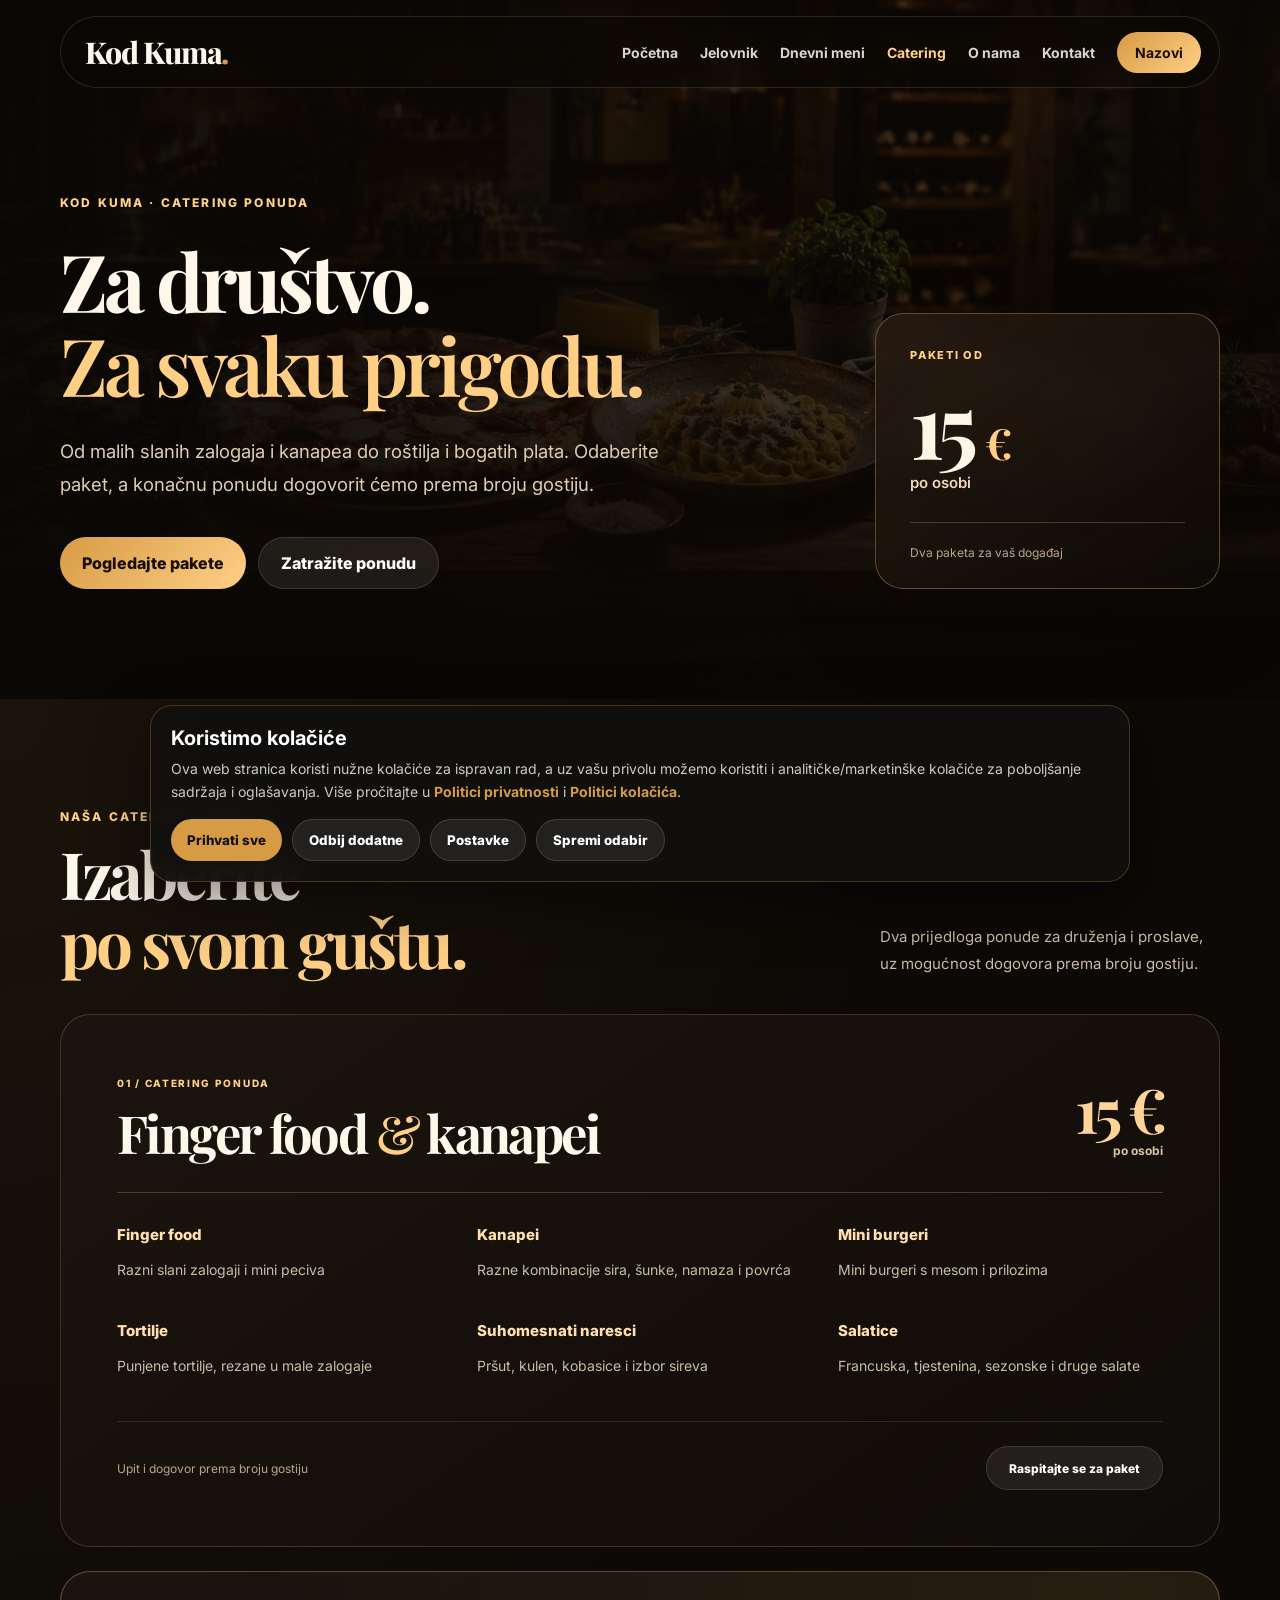
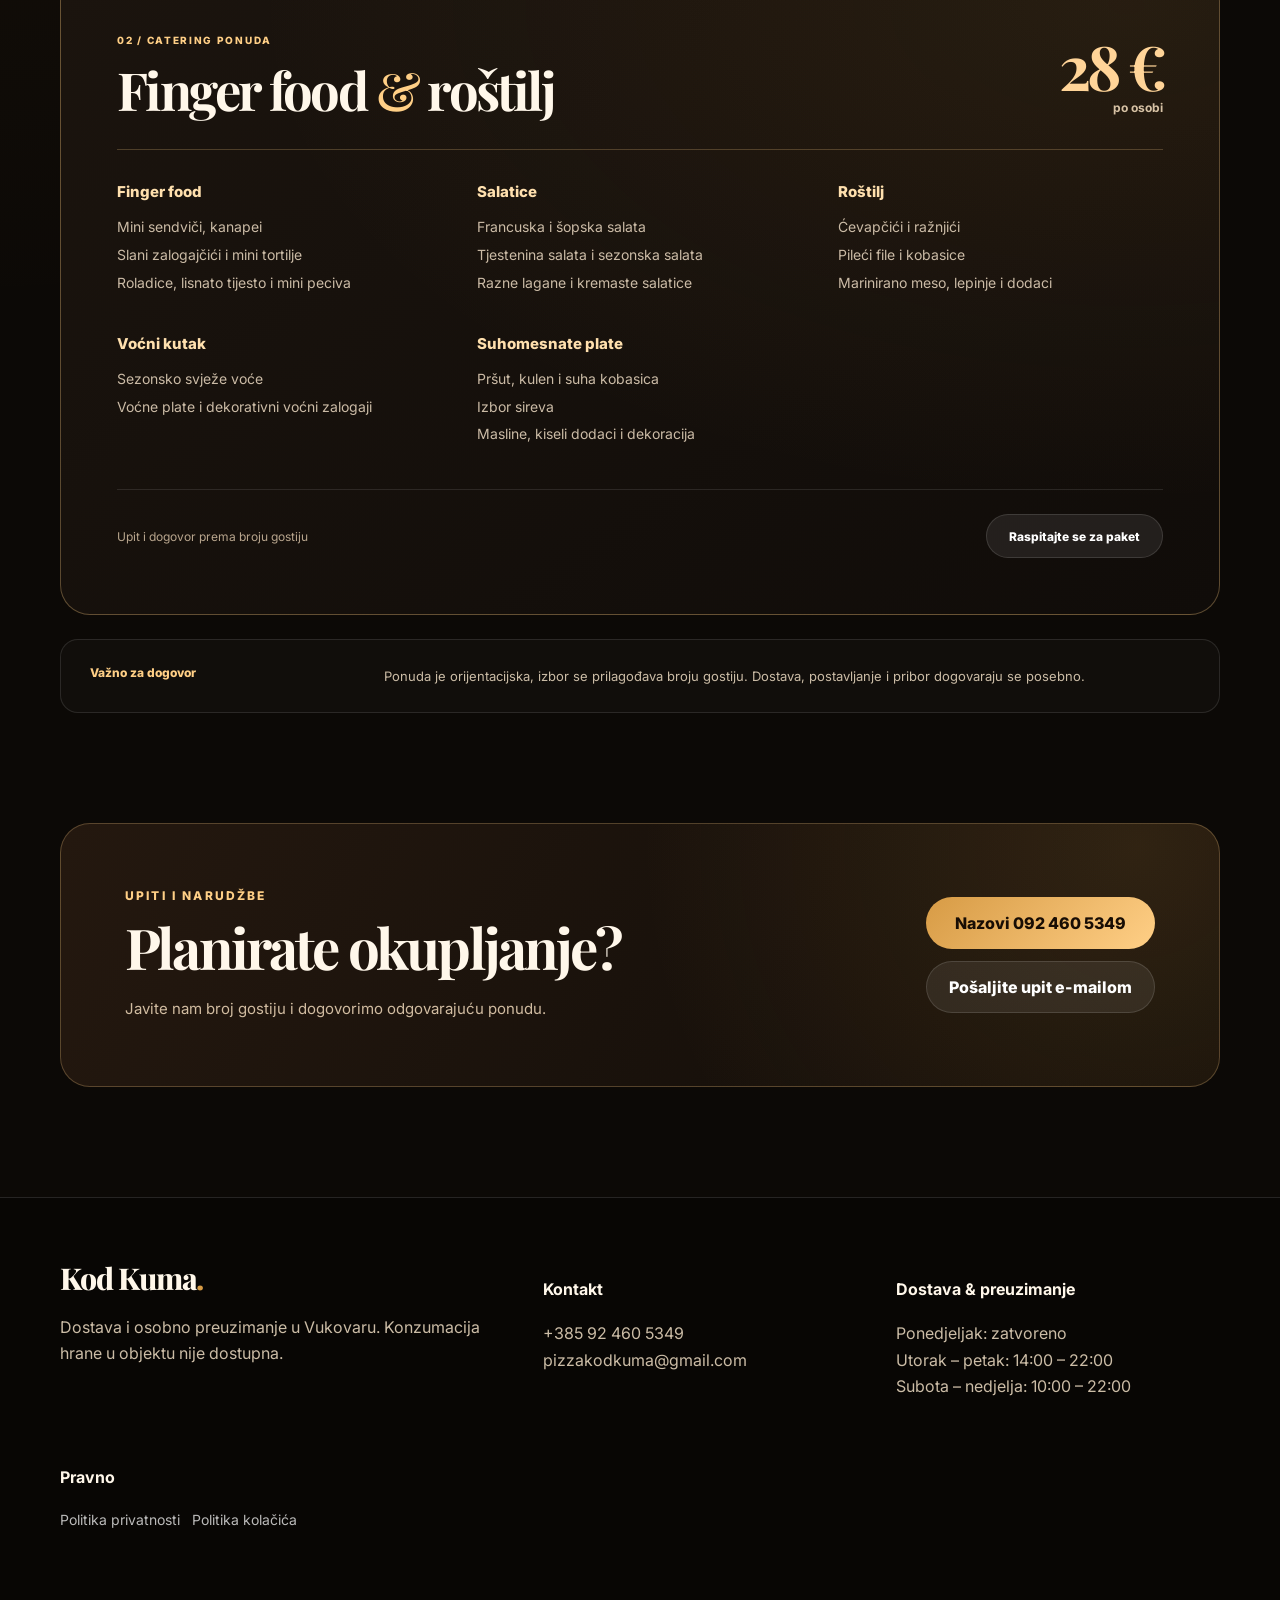
==== catering.html @ 2af5e5a8 "dnevni meni i ketering" ====
<!doctype html>
<html lang="hr">
<head>
  <meta charset="utf-8">
  <meta name="viewport" content="width=device-width, initial-scale=1">
  <meta name="theme-color" content="#0c0906">
  <link rel="preconnect" href="https://fonts.googleapis.com">
  <link rel="preconnect" href="https://fonts.gstatic.com" crossorigin>
  <link href="https://fonts.googleapis.com/css2?family=Inter:wght@400;500;600;700;800&family=Playfair+Display:wght@600;700;800&display=swap" rel="stylesheet">
  <link rel="stylesheet" href="assets/css/style.css">
  <title>Catering Vukovar | Finger food i roštilj – Kod Kuma</title>
  <meta name="description" content="Catering Kod Kuma Vukovar: Finger food i kanapei 15 € po osobi ili Finger food i roštilj 28 € po osobi. Upiti i dogovor telefonom.">
  <link rel="canonical" href="https://kod-kuma.hr/catering.html">
  <meta property="og:type" content="website">
  <meta property="og:locale" content="hr_HR">
  <meta property="og:title" content="Catering Vukovar | Finger food i roštilj – Kod Kuma">
  <meta property="og:description" content="Catering Kod Kuma Vukovar: Finger food i kanapei 15 € po osobi ili Finger food i roštilj 28 € po osobi. Upiti i dogovor telefonom.">
  <meta property="og:url" content="https://kod-kuma.hr/catering.html">
</head>
<body>
  <header class="site-header">
    <a class="logo" href="index.html">Kod Kuma<span>.</span></a>
    <button class="menu-toggle" type="button" aria-label="Otvori meni" aria-controls="primary-navigation" aria-expanded="false">☰</button>
    <nav class="nav" id="primary-navigation" aria-label="Glavna navigacija">
      <a href="index.html">Početna</a>
      <a href="jelovnik.html">Jelovnik</a>
      <a href="dnevni-meni.html">Dnevni meni</a>
      <a href="catering.html" aria-current="page">Catering</a>
      <a href="o-nama.html">O nama</a>
      <a href="kontakt.html">Kontakt</a>
      <a class="nav-cta" href="tel:+385924605349" aria-label="Nazovi Kod Kuma za narudžbu">Nazovi</a>
    </nav>
  </header>
  <main id="main-content">
  
<section class="offering-hero offering-hero-catering">
  <div class="offering-hero-shade"></div>
  <div class="container offering-hero-grid">
    <div class="offering-hero-copy">
      <p class="eyebrow">Kod Kuma · Catering ponuda</p>
      <h1>Za društvo.<br><em>Za svaku prigodu.</em></h1>
      <p>Od malih slanih zalogaja i kanapea do roštilja i bogatih plata. Odaberite paket, a konačnu ponudu dogovorit ćemo prema broju gostiju.</p>
      <div class="offering-actions"><a class="btn primary" href="#catering-paketi">Pogledajte pakete</a><a class="btn ghost" href="tel:+385924605349">Zatražite ponudu</a></div>
    </div>
    <aside class="offering-hero-price catering-hero-highlight" aria-label="Catering paketi">
      <span>PAKETI OD</span><strong>15 <small>€</small></strong><p>po osobi</p>
      <div class="offering-price-bottom">Dva paketa za vaš događaj</div>
    </aside>
  </div>
</section>
<section class="section-padding catering-section" id="catering-paketi">
  <div class="container">
    <div class="offering-section-heading"><div><p class="eyebrow">Naša catering ponuda</p><h2>Izaberite<br><em>po svom guštu.</em></h2></div><p>Dva prijedloga ponude za druženja i proslave, uz mogućnost dogovora prema broju gostiju.</p></div>
    <div class="catering-packages">
      <article class="catering-package" id="finger-food-kanapei">
        <div class="catering-package-top"><div><span class="catering-package-num">01 / CATERING PONUDA</span><h3>Finger food <span>&amp;</span> kanapei</h3></div><div class="catering-price"><strong>15 €</strong><span>po osobi</span></div></div>
        <div class="catering-items"><div class="catering-item"><h4>Finger food</h4><ul><li>Razni slani zalogaji i mini peciva</li></ul></div><div class="catering-item"><h4>Kanapei</h4><ul><li>Razne kombinacije sira, šunke, namaza i povrća</li></ul></div><div class="catering-item"><h4>Mini burgeri</h4><ul><li>Mini burgeri s mesom i prilozima</li></ul></div><div class="catering-item"><h4>Tortilje</h4><ul><li>Punjene tortilje, rezane u male zalogaje</li></ul></div><div class="catering-item"><h4>Suhomesnati naresci</h4><ul><li>Pršut, kulen, kobasice i izbor sireva</li></ul></div><div class="catering-item"><h4>Salatice</h4><ul><li>Francuska, tjestenina, sezonske i druge salate</li></ul></div></div>
        <div class="catering-package-action"><span>Upit i dogovor prema broju gostiju</span><a class="btn ghost" href="tel:+385924605349">Raspitajte se za paket</a></div>
      </article>
      <article class="catering-package featured" id="finger-food-rostilj">
        <div class="catering-package-top"><div><span class="catering-package-num">02 / CATERING PONUDA</span><h3>Finger food <span>&amp;</span> roštilj</h3></div><div class="catering-price"><strong>28 €</strong><span>po osobi</span></div></div>
        <div class="catering-items"><div class="catering-item"><h4>Finger food</h4><ul><li>Mini sendviči, kanapei</li><li>Slani zalogajčići i mini tortilje</li><li>Roladice, lisnato tijesto i mini peciva</li></ul></div><div class="catering-item"><h4>Salatice</h4><ul><li>Francuska i šopska salata</li><li>Tjestenina salata i sezonska salata</li><li>Razne lagane i kremaste salatice</li></ul></div><div class="catering-item"><h4>Roštilj</h4><ul><li>Ćevapčići i ražnjići</li><li>Pileći file i kobasice</li><li>Marinirano meso, lepinje i dodaci</li></ul></div><div class="catering-item"><h4>Voćni kutak</h4><ul><li>Sezonsko svježe voće</li><li>Voćne plate i dekorativni voćni zalogaji</li></ul></div><div class="catering-item"><h4>Suhomesnate plate</h4><ul><li>Pršut, kulen i suha kobasica</li><li>Izbor sireva</li><li>Masline, kiseli dodaci i dekoracija</li></ul></div></div>
        <div class="catering-package-action"><span>Upit i dogovor prema broju gostiju</span><a class="btn ghost" href="tel:+385924605349">Raspitajte se za paket</a></div>
      </article>
    </div>
    <aside class="catering-fine-print"><span>Važno za dogovor</span><p>Ponuda je orijentacijska, izbor se prilagođava broju gostiju. Dostava, postavljanje i pribor dogovaraju se posebno.</p></aside>
  </div>
</section>
<section class="offering-cta-section"><div class="container offering-cta-panel"><div><p class="eyebrow">Upiti i narudžbe</p><h2>Planirate okupljanje?</h2><p>Javite nam broj gostiju i dogovorimo odgovarajuću ponudu.</p></div><div class="offering-cta-buttons"><a href="tel:+385924605349" class="btn primary">Nazovi 092 460 5349</a><a href="mailto:pizzakodkuma@gmail.com?subject=Upit%20za%20catering" class="btn ghost">Pošaljite upit e-mailom</a></div></div></section>

  </main>
  <footer class="footer">
<div class="container footer-grid">
<div><a class="logo" href="index.html">Kod Kuma<span>.</span></a><p>Dostava i osobno preuzimanje u Vukovaru. Konzumacija hrane u objektu nije dostupna.</p></div>
<div><h4>Kontakt</h4><p>+385 92 460 5349<br/>pizzakodkuma@gmail.com</p></div>
<div><h4>Dostava &amp; preuzimanje</h4><p>Ponedjeljak: zatvoreno<br/>Utorak – petak: 14:00 – 22:00<br/>Subota – nedjelja: 10:00 – 22:00</p></div>
<div><h4>Pravno</h4><p class="footer-legal"><a href="politika-privatnosti.html">Politika privatnosti</a><a href="politika-kolacica.html">Politika kolačića</a></p></div></div>
</footer>
  <script src="assets/js/main.js"></script>
  <div aria-label="Postavke kolačića" aria-live="polite" class="cookie-banner" role="dialog">
<h3>Koristimo kolačiće</h3>
<p>Ova web stranica koristi nužne kolačiće za ispravan rad, a uz vašu privolu možemo koristiti i analitičke/marketinške kolačiće za poboljšanje sadržaja i oglašavanja. Više pročitajte u <a href="politika-privatnosti.html">Politici privatnosti</a> i <a href="politika-kolacica.html">Politici kolačića</a>.</p>
<div class="cookie-panel">
<label class="cookie-option">
<span><strong>Nužni kolačići</strong><span>Uvijek aktivni jer omogućuju osnovni rad stranice.</span></span>
<input checked="" disabled="" type="checkbox"/>
</label>
<label class="cookie-option">
<span><strong>Analitički kolačići</strong><span>Pomažu razumjeti posjećenost i poboljšati stranicu.</span></span>
<input id="cookie-analytics" type="checkbox"/>
</label>
<label class="cookie-option">
<span><strong>Marketinški kolačići</strong><span>Koriste se za oglašavanje i mjerenje kampanja, ako ih stranica koristi.</span></span>
<input id="cookie-marketing" type="checkbox"/>
</label>
</div>
<div class="cookie-actions">
<button class="cookie-btn accept" data-cookie-accept="" type="button">Prihvati sve</button>
<button class="cookie-btn reject" data-cookie-reject="" type="button">Odbij dodatne</button>
<button class="cookie-btn settings" data-cookie-settings="" type="button">Postavke</button>
<button class="cookie-btn settings" data-cookie-save="" type="button">Spremi odabir</button>
</div>
</div>
</body>
</html>
---- assets/css/style.css ----
:root{
  --bg:#0c0906;--bg2:#15100b;--text:#fff7ea;--muted:#cbbca6;--gold:#d79b45;--gold2:#ffcf86;--line:rgba(255,255,255,.12);--card:rgba(255,255,255,.06);
}
*{box-sizing:border-box}html{scroll-behavior:smooth}body{margin:0;background:var(--bg);color:var(--text);font-family:Inter,system-ui,sans-serif;overflow-x:hidden}a{color:inherit;text-decoration:none}img{max-width:100%;display:block}.container{width:min(1160px,calc(100% - 40px));margin:auto}.site-header{position:fixed;top:16px;left:50%;transform:translateX(-50%);width:min(1160px,calc(100% - 32px));height:72px;display:flex;align-items:center;justify-content:space-between;padding:0 18px 0 24px;border:1px solid var(--line);border-radius:999px;background:rgba(12,9,6,.62);backdrop-filter:blur(18px);z-index:50}.logo{font-family:'Playfair Display',serif;font-size:30px;font-weight:800;letter-spacing:-.04em}.logo span{color:var(--gold)}.nav{display:flex;gap:22px;align-items:center;font-weight:700;font-size:14px;color:rgba(255,247,234,.86)}.nav a:hover{color:#fff}.nav-cta{padding:12px 18px;border-radius:999px;background:linear-gradient(135deg,var(--gold),var(--gold2));color:#1a0d03!important}.menu-toggle{display:none;background:none;border:0;color:#fff;font-size:28px}.hero{position:relative;min-height:100vh;display:grid;place-items:center;overflow:hidden}.hero-bg{position:absolute;inset:0;background:url('../img/hero-restoran.avif') center/cover no-repeat;transform:scale(1.06)}.hero-overlay{position:absolute;inset:0;background:radial-gradient(circle at 35% 45%,rgba(0,0,0,.1),rgba(0,0,0,.78) 60%,#0c0906 100%),linear-gradient(90deg,rgba(0,0,0,.72),transparent)}.hero-content{position:relative;z-index:2;width:min(760px,calc(100% - 40px));margin-right:auto;margin-left:clamp(20px,8vw,120px);padding-top:80px}.eyebrow{text-transform:uppercase;letter-spacing:.18em;font-size:12px;font-weight:800;color:var(--gold2);margin:0 0 14px}.hero h1,.page-hero h1,h2{font-family:'Playfair Display',serif;line-height:.95;letter-spacing:-.05em;margin:0}.hero h1{font-size:clamp(54px,8vw,110px);max-width:850px}.hero p:not(.eyebrow){font-size:clamp(17px,2vw,21px);color:var(--muted);line-height:1.65;max-width:650px}.btn{display:inline-flex;align-items:center;justify-content:center;min-height:52px;padding:0 22px;border-radius:999px;font-weight:800;border:1px solid var(--line);transition:.25s}.btn.primary{background:linear-gradient(135deg,var(--gold),var(--gold2));color:#180d04;border:0}.btn.ghost{background:rgba(255,255,255,.08);color:#fff}.btn:hover{transform:translateY(-2px)}.hero-actions,.panorama-buttons{display:flex;gap:12px;flex-wrap:wrap;margin-top:26px}.section-padding{padding:110px 0}.two-col{display:grid;grid-template-columns:1fr 1.1fr;gap:70px;align-items:start}h2{font-size:clamp(42px,5vw,76px)}.large{font-size:22px;line-height:1.7;color:var(--muted);margin:0}.panorama-section{height:480vh;position:relative}.panorama-sticky{position:sticky;top:0;height:100vh;overflow:hidden;background:#000}.panorama-img{position:absolute;inset:0;background-image:url('../img/panorama-restoran.avif');background-size:auto 112%;background-position:0% center;background-repeat:no-repeat;will-change:background-position,transform;transform:scale(1.04)}.panorama-dark{position:absolute;inset:0;background:linear-gradient(90deg,rgba(0,0,0,.72),rgba(0,0,0,.2) 45%,rgba(0,0,0,.82)),linear-gradient(0deg,rgba(0,0,0,.65),transparent 35%,rgba(0,0,0,.35))}.panorama-copy{position:absolute;left:clamp(22px,8vw,110px);top:50%;transform:translateY(-50%);width:min(520px,calc(100% - 44px));opacity:0;pointer-events:none}.panorama-copy h2{font-size:clamp(42px,6vw,86px);text-shadow:0 18px 70px rgba(0,0,0,.8)}.panorama-copy p:not(.eyebrow){font-size:18px;line-height:1.7;color:#eadbc6}.copy-4{pointer-events:auto}.panorama-progress{position:absolute;left:50%;bottom:34px;transform:translateX(-50%);width:min(520px,calc(100% - 44px));height:4px;background:rgba(255,255,255,.18);border-radius:999px;overflow:hidden}.panorama-progress span{display:block;width:0%;height:100%;background:linear-gradient(90deg,var(--gold),var(--gold2))}.section-head{text-align:center;margin-bottom:42px}.cards{display:grid;grid-template-columns:repeat(3,1fr);gap:18px}.card,.menu-box,.contact-card,.form,.map-placeholder{border:1px solid var(--line);background:linear-gradient(180deg,rgba(255,255,255,.08),rgba(255,255,255,.035));border-radius:28px;padding:28px}.card span{color:var(--gold2);font-weight:900}.card h3{font-size:24px;margin:22px 0 10px}.card p,.footer p,.menu-box,.contact-card{color:var(--muted);line-height:1.65}.page-hero{padding:180px 0 80px;background:radial-gradient(circle at 20% 10%,rgba(215,155,69,.22),transparent 35%),var(--bg2)}.page-hero h1{font-size:clamp(56px,8vw,108px)}.page-hero p:not(.eyebrow){font-size:20px;color:var(--muted);max-width:650px}.menu-grid{display:grid;grid-template-columns:repeat(2,1fr);gap:22px}.menu-box h2{font-size:38px;margin-bottom:22px}.menu-item{display:flex;justify-content:space-between;gap:20px;padding:17px 0;border-bottom:1px solid var(--line);font-weight:700;color:#fff}.menu-item span{display:block;min-width:0}.menu-item small{display:block;margin-top:6px;color:var(--muted);font-weight:500;line-height:1.45}.menu-note{margin:-10px 0 14px;color:var(--muted);line-height:1.6}.menu-item b{color:var(--gold2);white-space:nowrap;flex-shrink:0}.form-wrap{width:min(720px,calc(100% - 40px))}.form{display:grid;gap:16px}.form label{display:grid;gap:8px;color:var(--muted);font-weight:700}.form input,.form select,.form textarea{width:100%;border:1px solid var(--line);background:rgba(0,0,0,.25);color:#fff;border-radius:16px;padding:16px;font:inherit}.form textarea{min-height:130px}
/* Ispravak za mobile: datum i vrijeme su centrirani u boxu */
.form label.centered-picker{
  text-align:center;
}
.form label.centered-picker input[type="date"],
.form label.centered-picker input[type="time"]{
  min-height:70px;
  height:70px;
  display:flex;
  align-items:center;
  justify-content:center;
  text-align:center;
  padding:0 18px;
  line-height:70px;
  -webkit-appearance:none;
  appearance:none;
}
.form label.centered-picker input[type="date"]::-webkit-date-and-time-value,
.form label.centered-picker input[type="time"]::-webkit-date-and-time-value{
  text-align:center;
  width:100%;
}
.form label.centered-picker input[type="date"]::-webkit-calendar-picker-indicator,
.form label.centered-picker input[type="time"]::-webkit-calendar-picker-indicator{
  position:absolute;
  right:18px;
  opacity:.65;
  filter:invert(1);
}
.form label.centered-picker input[type="date"],
.form label.centered-picker input[type="time"]{
  position:relative;
}
.contact-grid{display:grid;grid-template-columns:1fr 1.2fr;gap:22px}.map-placeholder{min-height:340px;display:grid;place-items:center;color:var(--muted);background:linear-gradient(135deg,rgba(215,155,69,.12),rgba(255,255,255,.04))}.footer{padding:60px 0;border-top:1px solid var(--line);background:#080604}.footer-grid{display:grid;grid-template-columns:1.4fr 1fr 1fr;gap:30px}.reveal{opacity:0;transform:translateY(36px)}
@media (max-width:900px){.menu-toggle{display:block}.nav{position:absolute;top:86px;left:0;right:0;display:none;flex-direction:column;align-items:stretch;padding:20px;background:rgba(12,9,6,.96);border:1px solid var(--line);border-radius:26px}.nav.open{display:flex}.two-col,.cards,.menu-grid,.contact-grid,.footer-grid{grid-template-columns:1fr}.section-padding{padding:76px 0}.panorama-img{background-size:auto 105%}.panorama-copy{top:auto;bottom:86px;transform:none}.hero-content{margin-left:20px}.site-header{top:10px}.hero h1{font-size:52px}}
@media (prefers-reduced-motion:reduce){*{scroll-behavior:auto!important;animation:none!important;transition:none!important}.reveal{opacity:1;transform:none}.panorama-copy{opacity:1;position:relative;top:auto;bottom:auto;transform:none;padding:30px}.panorama-section{height:auto}.panorama-sticky{position:relative;height:auto;min-height:100vh}}

/* Online narudžba - izbor jela i količina */
.order-builder{
  display:grid;
  gap:16px;
  border:1px solid var(--line);
  background:rgba(0,0,0,.16);
  border-radius:24px;
  padding:20px;
}
.order-builder-head{
  display:flex;
  align-items:flex-end;
  justify-content:space-between;
  gap:18px;
  margin-bottom:4px;
}
.order-builder-head h2{
  font-family:Inter,system-ui,sans-serif;
  font-size:24px;
  letter-spacing:-.03em;
  line-height:1.15;
  margin:4px 0 0;
}
.order-builder-head p{
  max-width:260px;
  margin:0;
  color:var(--muted);
  line-height:1.5;
  font-size:14px;
}
.small-label{
  color:var(--gold2);
  text-transform:uppercase;
  letter-spacing:.14em;
  font-size:11px;
  font-weight:900;
}
.order-row{
  display:grid;
  grid-template-columns:1fr 120px;
  gap:12px;
  align-items:end;
}
.order-row select,
.order-row input[type="number"]{
  min-height:58px;
}
.order-row input[type="number"]{
  text-align:center;
  font-weight:800;
}
@media (max-width:640px){
  .order-builder{padding:16px;border-radius:22px}
  .order-builder-head{display:block}
  .order-builder-head p{max-width:none;margin-top:8px}
  .order-row{grid-template-columns:1fr 96px;gap:10px}
  .order-row select,.order-row input[type="number"]{min-height:56px;padding:13px 12px}
}

.add-dish-btn{
  width:max-content;
  margin-top:4px;
  cursor:pointer;
}
.order-total-box{
  display:flex;
  justify-content:space-between;
  align-items:center;
  gap:16px;
  border:1px solid rgba(255,255,255,.12);
  background:linear-gradient(135deg,rgba(215,155,69,.16),rgba(255,255,255,.04));
  border-radius:20px;
  padding:18px 20px;
  margin-top:4px;
}
.order-total-box span{
  color:var(--muted);
  font-weight:800;
}
.order-total-box strong{
  color:#fff;
  font-size:26px;
  letter-spacing:-.03em;
}
@media (max-width:640px){
  .add-dish-btn{width:100%}
  .order-total-box{padding:16px;align-items:flex-start;flex-direction:column;gap:6px}
  .order-total-box strong{font-size:24px}
}


/* Dorada: centriranje polja za vrijeme na stranici online narudžbe */
.form label.centered-picker{
  text-align:left;
}
.form label.centered-picker input[type="time"]{
  width:100%;
  min-height:70px;
  height:70px;
  display:flex;
  align-items:center;
  justify-content:center;
  text-align:center;
  text-align-last:center;
  padding:0 18px;
  line-height:70px;
  box-sizing:border-box;
  -webkit-appearance:none;
  appearance:none;
}
.form label.centered-picker input[type="time"]::-webkit-date-and-time-value{
  width:100%;
  text-align:center;
  display:block;
}
.form label.centered-picker input[type="time"]::-webkit-calendar-picker-indicator{
  position:absolute;
  right:18px;
  opacity:.65;
  filter:invert(1);
}
.form label.centered-picker input[type="time"]{
  position:relative;
}


/* GDPR / Cookie banner */
.cookie-banner{
  position:fixed;
  left:18px;
  right:18px;
  bottom:18px;
  z-index:9999;
  max-width:980px;
  margin:0 auto;
  background:rgba(18,16,14,.96);
  border:1px solid rgba(215,155,69,.28);
  box-shadow:0 20px 60px rgba(0,0,0,.45);
  border-radius:22px;
  padding:20px;
  color:#fff;
  backdrop-filter:blur(12px);
  display:none;
}
.cookie-banner.show{display:block}
.cookie-banner h3{
  margin:0 0 8px;
  font-size:20px;
  color:#fff;
}
.cookie-banner p{
  margin:0;
  color:rgba(255,255,255,.78);
  line-height:1.6;
  font-size:14px;
}
.cookie-banner a{
  color:#d79b45;
  text-decoration:none;
  font-weight:700;
}
.cookie-actions{
  display:flex;
  flex-wrap:wrap;
  gap:10px;
  margin-top:16px;
}
.cookie-btn{
  border:0;
  border-radius:999px;
  padding:12px 16px;
  cursor:pointer;
  font-weight:800;
  font-family:inherit;
}
.cookie-btn.accept{
  background:#d79b45;
  color:#15110d;
}
.cookie-btn.reject,
.cookie-btn.settings{
  background:rgba(255,255,255,.08);
  color:#fff;
  border:1px solid rgba(255,255,255,.14);
}
.cookie-panel{
  display:none;
  margin-top:14px;
  padding-top:14px;
  border-top:1px solid rgba(255,255,255,.12);
}
.cookie-panel.show{display:block}
.cookie-option{
  display:flex;
  justify-content:space-between;
  align-items:center;
  gap:16px;
  margin-top:10px;
  padding:12px;
  border-radius:16px;
  background:rgba(255,255,255,.05);
}
.cookie-option strong{display:block;color:#fff}
.cookie-option span{display:block;color:rgba(255,255,255,.65);font-size:13px;margin-top:2px}
.cookie-option input{width:20px;height:20px;accent-color:#d79b45}
.footer-legal{
  margin-top:14px;
  display:flex;
  flex-wrap:wrap;
  gap:12px;
  font-size:14px;
}
.footer-legal a{
  color:rgba(255,255,255,.72);
  text-decoration:none;
}
.footer-legal a:hover{color:#d79b45}
.policy-content h2{margin-top:32px}
.policy-content p,.policy-content li{color:var(--muted);line-height:1.75}
.policy-content ul{padding-left:20px}
@media (max-width:640px){
  .cookie-banner{left:12px;right:12px;bottom:12px;padding:16px;border-radius:18px}
  .cookie-actions{flex-direction:column}
  .cookie-btn{width:100%}
  .cookie-option{align-items:flex-start}
}

/* Obavijest o neradnim danima — brendirani modal */
body.opening-modal-active{
  overflow:hidden;
}
.opening-modal{
  position:fixed;
  inset:0;
  z-index:12000;
  display:grid;
  place-items:center;
  padding:22px;
  opacity:0;
  visibility:hidden;
  transition:opacity .45s ease,visibility .45s ease;
}
.opening-modal.is-visible{
  opacity:1;
  visibility:visible;
}
.opening-modal-backdrop{
  position:absolute;
  inset:0;
  background:
    radial-gradient(circle at 50% 35%,rgba(215,155,69,.18),transparent 44%),
    rgba(5,3,2,.88);
  backdrop-filter:blur(14px);
  -webkit-backdrop-filter:blur(14px);
}
.opening-modal-card{
  position:relative;
  width:min(760px,100%);
  min-height:540px;
  overflow:hidden;
  display:grid;
  place-items:center;
  text-align:center;
  border:1px solid rgba(255,207,134,.3);
  border-radius:34px;
  background:#0c0906;
  box-shadow:0 34px 110px rgba(0,0,0,.72);
  transform:translateY(26px) scale(.97);
  transition:transform .55s cubic-bezier(.22,1,.36,1);
}
.opening-modal.is-visible .opening-modal-card{
  transform:translateY(0) scale(1);
}
.opening-modal-image{
  position:absolute;
  inset:0;
  background:url('../img/hero-restoran.avif') center/cover no-repeat;
  transform:scale(1.04);
}
.opening-modal-shade{
  position:absolute;
  inset:0;
  background:
    linear-gradient(180deg,rgba(8,5,3,.5),rgba(8,5,3,.9)),
    radial-gradient(circle at 50% 42%,transparent 0,rgba(8,5,3,.4) 70%);
}
.opening-modal-content{
  position:relative;
  z-index:2;
  width:min(610px,calc(100% - 40px));
  padding:64px 20px 54px;
}
.opening-modal-logo{
  display:inline-block;
  margin-bottom:34px;
  font-family:'Playfair Display',serif;
  font-size:clamp(30px,5vw,42px);
  font-weight:800;
  letter-spacing:-.05em;
}
.opening-modal-logo span{
  color:var(--gold);
}
.opening-modal-kicker{
  display:inline-flex;
  align-items:center;
  gap:10px;
  margin:0 0 18px;
  color:var(--gold2);
  font-size:12px;
  font-weight:900;
  letter-spacing:.2em;
  text-transform:uppercase;
}
.opening-modal-kicker::before,
.opening-modal-kicker::after{
  content:'';
  width:28px;
  height:1px;
  background:linear-gradient(90deg,transparent,var(--gold2));
}
.opening-modal-kicker::after{
  background:linear-gradient(90deg,var(--gold2),transparent);
}
.opening-modal h2{
  margin:0;
  font-size:clamp(48px,8vw,82px);
  line-height:.94;
  text-shadow:0 14px 48px rgba(0,0,0,.5);
}
.opening-modal-text{
  max-width:520px;
  margin:24px auto 0;
  color:#e2d3bf;
  font-size:clamp(16px,2vw,19px);
  line-height:1.7;
}
.opening-modal-btn{
  margin-top:32px;
  min-width:245px;
  cursor:pointer;
  font:inherit;
}
.opening-modal-note{
  display:block;
  margin-top:18px;
  color:rgba(255,247,234,.56);
  font-size:12px;
  letter-spacing:.08em;
  text-transform:uppercase;
}
.opening-modal-close{
  position:absolute;
  z-index:3;
  top:18px;
  right:18px;
  width:44px;
  height:44px;
  display:grid;
  place-items:center;
  border:1px solid rgba(255,255,255,.16);
  border-radius:50%;
  background:rgba(12,9,6,.48);
  color:#fff;
  font-size:24px;
  line-height:1;
  cursor:pointer;
  backdrop-filter:blur(8px);
  transition:background .25s ease,transform .25s ease;
}
.opening-modal-close:hover{
  background:rgba(215,155,69,.22);
  transform:rotate(6deg);
}
@media (max-width:640px){
  .opening-modal{padding:12px}
  .opening-modal-card{min-height:min(680px,calc(100vh - 24px));border-radius:26px}
  .opening-modal-content{width:calc(100% - 28px);padding:62px 10px 42px}
  .opening-modal-logo{margin-bottom:36px}
  .opening-modal h2{font-size:clamp(44px,15vw,68px)}
  .opening-modal-text{font-size:16px;line-height:1.6}
  .opening-modal-btn{width:100%;min-width:0}
  .opening-modal-note{font-size:10px}
  .opening-modal-close{top:14px;right:14px}
}
@media (prefers-reduced-motion:reduce){
  .opening-modal,.opening-modal-card{transition:none}
}


/* Web3Forms status za online narudžbe */
.order-form-status{
  min-height:0;
  padding:0;
  border:0;
  border-radius:16px;
  font-weight:700;
  line-height:1.5;
  transition:.2s ease;
}
.order-form-status.success,
.order-form-status.error{
  padding:15px 18px;
  border:1px solid var(--line);
}
.order-form-status.success{
  background:rgba(77,156,96,.13);
  color:#c9efcf;
  border-color:rgba(115,204,135,.3);
}
.order-form-status.error{
  background:rgba(176,74,60,.13);
  color:#ffd2ca;
  border-color:rgba(230,108,90,.28);
}
#order-submit:disabled{
  opacity:.65;
  cursor:wait;
  transform:none;
}


/* Sidrene cijene + digitalni cjenik — 01.10.2026. */
.pricing-law-note{display:flex;align-items:center;gap:14px;width:max-content;max-width:100%;margin-top:24px;padding:12px 15px;border:1px solid rgba(255,207,134,.22);border-radius:18px;background:rgba(255,255,255,.045);backdrop-filter:blur(10px)}
.pricing-law-note>span{flex:0 0 auto;display:inline-flex;align-items:center;justify-content:center;min-height:34px;padding:0 11px;border-radius:999px;background:linear-gradient(135deg,var(--gold),var(--gold2));color:#1a0d03;font-size:11px;font-weight:900;letter-spacing:.08em}
.pricing-law-note p{margin:0!important;font-size:13px!important;line-height:1.45!important;color:#e9dcc8!important}
.menu-price-block{flex:0 0 auto;display:flex;flex-direction:column;align-items:flex-end;gap:7px;text-align:right}
.menu-price-block>b{color:var(--gold2);white-space:nowrap}
.menu-reference-price{display:flex;align-items:center;gap:7px;padding:6px 9px;border:1px solid rgba(255,207,134,.14);border-radius:999px;background:rgba(215,155,69,.065);white-space:nowrap}
.menu-reference-price small{display:inline!important;margin:0!important;color:#a99a86!important;font-size:9px!important;font-weight:800!important;line-height:1!important;letter-spacing:.04em;text-transform:uppercase}
.menu-reference-price strong{color:#f4dfbf;font-size:11px;font-weight:800;line-height:1}
.digital-price-wrap{margin-top:26px}
.digital-price-card{position:relative;overflow:hidden;display:grid;grid-template-columns:minmax(0,1.1fr) minmax(360px,.9fr);gap:42px;align-items:center;padding:38px;border:1px solid rgba(255,207,134,.18);border-radius:30px;background:linear-gradient(135deg,rgba(215,155,69,.11),rgba(255,255,255,.035) 50%,rgba(255,207,134,.06));box-shadow:0 28px 90px rgba(0,0,0,.22)}
.digital-price-card:after{content:"";position:absolute;right:-130px;top:-160px;width:340px;height:340px;border-radius:50%;background:radial-gradient(circle,rgba(255,207,134,.13),transparent 66%);pointer-events:none}
.digital-price-copy{position:relative;z-index:1}
.digital-price-copy h2{font-size:clamp(36px,4vw,58px);max-width:650px;margin-bottom:16px}
.digital-price-copy>p:not(.eyebrow){max-width:620px;margin:0;color:var(--muted);line-height:1.7}
.digital-price-actions{position:relative;z-index:1;display:grid;gap:12px}
.digital-download{display:grid;grid-template-columns:54px 1fr;gap:15px;align-items:center;min-height:74px;padding:13px 16px;border:1px solid rgba(255,255,255,.12);border-radius:20px;background:rgba(8,6,4,.34);transition:.25s ease}
.digital-download:hover{transform:translateY(-2px);border-color:rgba(255,207,134,.38);background:rgba(215,155,69,.09)}
.digital-file-type{display:grid;place-items:center;width:54px;height:46px;border-radius:14px;background:linear-gradient(135deg,var(--gold),var(--gold2));color:#1a0d03;font-size:12px;font-weight:900;letter-spacing:.08em}
.digital-download>span:last-child{display:grid;gap:3px}.digital-download strong{font-size:14px}.digital-download small{color:var(--muted);font-size:11px}
.digital-price-meta{grid-column:1/-1;display:flex;flex-wrap:wrap;gap:10px 20px;padding-top:18px;border-top:1px solid rgba(255,255,255,.09);color:#aa9d8c;font-size:11px}.digital-price-meta b{color:#e8d9c2}
.order-law-note{margin:2px 0 4px;padding:12px 14px;border:1px solid rgba(255,207,134,.15);border-radius:16px;background:rgba(215,155,69,.06);color:#bdaa91;font-size:12px;line-height:1.55}
.order-price-pair{display:none;margin-top:9px;padding:9px 11px;border:1px solid rgba(255,255,255,.09);border-radius:13px;background:rgba(255,255,255,.035);font-size:11px;line-height:1.45}
.order-price-pair.is-visible{display:flex;flex-wrap:wrap;gap:5px 12px}.order-price-pair span{color:#aa9d8c}.order-price-pair b{color:#fff2df}
.order-total-values{display:grid;gap:3px;text-align:right}.order-total-values small{color:#cfbfa8;font-size:11px;font-weight:700}
@media(max-width:900px){.digital-price-card{grid-template-columns:1fr;gap:26px;padding:28px}.digital-price-actions{grid-template-columns:repeat(2,minmax(0,1fr))}}
@media(max-width:640px){.pricing-law-note{width:100%;align-items:flex-start}.pricing-law-note p{font-size:12px!important}.menu-item{align-items:flex-start}.menu-price-block{gap:6px}.menu-reference-price{flex-direction:column;align-items:flex-end;gap:3px;border-radius:12px}.digital-price-wrap{margin-top:18px}.digital-price-card{padding:22px;border-radius:24px}.digital-price-copy h2{font-size:38px}.digital-price-actions{grid-template-columns:1fr}.digital-price-meta{display:grid}.order-price-pair.is-visible{display:grid}.order-total-values{text-align:left}}


/* 2026 menu expansion: editorial dark-gold layout, responsive category sections. */
.menu-page-body{padding-top:72px}
.page-hero .menu-hero-lead{font-size:clamp(16px,1.7vw,20px)!important;line-height:1.65;max-width:620px;margin:21px 0 0;color:#e5d3b8!important}
.page-hero h1 em{font-weight:600;color:var(--gold2)}
.menu-intro-bar{display:flex;align-items:end;justify-content:space-between;gap:34px;margin-bottom:28px}
.menu-intro-bar>div{max-width:700px}
.menu-intro-bar h2{font-size:clamp(37px,4.5vw,65px)}
.menu-intro-bar>p{max-width:380px;line-height:1.7;color:var(--muted);margin:0;font-size:14px}
.menu-intro-line{display:block;height:2px;width:42px;margin:0 0 18px;background:linear-gradient(90deg,var(--gold),transparent)}
.menu-category-nav{display:flex;flex-wrap:wrap;gap:9px;padding:20px 0 34px;border-bottom:1px solid var(--line)}
.menu-category-nav>a{display:inline-flex;align-items:center;gap:10px;min-height:42px;padding:10px 16px;border:1px solid rgba(255,207,134,.18);border-radius:999px;background:rgba(255,255,255,.035);color:#eadcc9;font-size:12px;font-weight:750;transition:background .25s,border-color .25s,transform .25s}
.menu-category-nav>a span{font-size:13px;color:var(--gold2)}
.menu-category-nav>a:hover,.menu-category-nav>a:focus-visible{background:rgba(215,155,69,.15);border-color:var(--gold);transform:translateY(-2px)}
.menu-category-nav>a:focus-visible{outline:2px solid var(--gold2);outline-offset:3px}
.menu-section-label{display:flex;align-items:center;justify-content:space-between;gap:16px;margin:40px 0 23px;color:var(--gold2);font-size:11px;letter-spacing:.16em;text-transform:uppercase;font-weight:850}
.menu-section-label span:last-child{color:#8c7d69;font-weight:750;letter-spacing:.1em}
.menu-premium-grid{display:grid;grid-template-columns:repeat(2,minmax(0,1fr));gap:20px;align-items:start}
.menu-premium-card{position:relative;isolation:isolate;padding:30px 30px 23px;border:1px solid rgba(255,207,134,.17);border-radius:27px;background:radial-gradient(circle at 98% 0%,rgba(215,155,69,.09),transparent 34%),linear-gradient(145deg,#21180f 0%,#17110c 60%,#120e09 100%);box-shadow:0 18px 48px rgba(0,0,0,.15);scroll-margin-top:105px}
.menu-premium-card:before{content:"";position:absolute;left:30px;right:30px;top:0;height:1px;background:linear-gradient(90deg,transparent,rgba(255,207,134,.32),transparent)}
.menu-premium-card--wide{grid-column:1/-1}
.menu-premium-head{display:flex;align-items:start;justify-content:space-between;gap:18px;padding:0 0 18px;border-bottom:1px solid rgba(255,255,255,.095)}
.menu-category-kicker{display:block;color:var(--gold2);font-size:10px;font-weight:850;letter-spacing:.17em;text-transform:uppercase;margin-bottom:12px}
.menu-premium-head h3,.menu-feature h3{font-family:'Playfair Display',serif;letter-spacing:-.045em;font-size:clamp(29px,3vw,40px);line-height:1.12;color:var(--text);margin:0}
.menu-premium-head p{margin:10px 0 0;color:#ae9c83;font-size:12px;letter-spacing:.02em}
.menu-head-mark{display:grid;place-items:center;color:var(--gold);border:1px solid rgba(255,207,134,.2);background:rgba(215,155,69,.055);border-radius:50%;width:40px;height:40px;flex-shrink:0;transition:transform .25s ease,border-color .25s ease,background .25s ease}.menu-head-mark svg{width:22px;height:22px;fill:none;stroke:currentColor;stroke-width:1.55;stroke-linecap:round;stroke-linejoin:round}.menu-premium-card:hover .menu-head-mark{transform:translateY(-2px);border-color:rgba(255,207,134,.36);background:rgba(215,155,69,.09)}
.menu-premium-item{display:grid;grid-template-columns:minmax(0,1fr) auto;gap:20px;align-items:start;padding:17px 0;border-bottom:1px solid rgba(255,255,255,.08)}
.menu-premium-item:last-child{padding-bottom:4px;border-bottom:0}
.menu-item-copy h4{font-size:15px;font-weight:750;color:#fff4e5;margin:0;line-height:1.4;letter-spacing:-.015em}
.menu-item-copy p{color:#bba990;line-height:1.6;font-size:12.5px;font-weight:450;margin:6px 0 0;max-width:560px}
.menu-portion{display:inline-block;margin-top:6px;color:#eacb98;font-size:10px;font-weight:750;letter-spacing:.045em}
.menu-premium-price{display:inline-flex;align-items:center;justify-content:center;flex-shrink:0;min-width:80px;padding:8px 10px;background:rgba(255,207,134,.075);border:1px solid rgba(255,207,134,.13);color:var(--gold2);border-radius:11px;white-space:nowrap;font-size:13px;font-weight:850;font-variant-numeric:tabular-nums}
.menu-premium-card--wide .menu-premium-list{display:grid;grid-template-columns:repeat(2,minmax(0,1fr));column-gap:30px}
.menu-premium-card--wide .menu-premium-item:nth-last-child(-n+2){border-bottom:0}
.menu-feature{position:relative;isolation:isolate;overflow:hidden;display:grid;grid-template-columns:minmax(0,1fr) auto;gap:40px;align-items:end;margin-top:22px;padding:clamp(30px,5vw,58px);border:1px solid rgba(255,207,134,.28);border-radius:30px;background:radial-gradient(circle at 95% 5%,rgba(255,207,134,.19),transparent 36%),radial-gradient(circle at 15% 120%,rgba(215,155,69,.16),transparent 48%),linear-gradient(120deg,#302015,#1b140d 60%,#17100a);scroll-margin-top:110px;box-shadow:0 30px 85px rgba(0,0,0,.25)}
.menu-feature:before{content:"K";position:absolute;right:14%;top:-98px;font-family:'Playfair Display',serif;font-size:410px;font-weight:800;line-height:1;color:rgba(255,207,134,.035);z-index:-1;pointer-events:none}
.menu-feature-content{max-width:750px}
.menu-feature h3{font-size:clamp(44px,5.3vw,74px)}
.menu-feature h3 i{color:var(--gold2);font-weight:600}
.menu-feature-subtitle{margin:16px 0;color:#eac78f;font-size:12px;font-weight:750;letter-spacing:.06em;text-transform:uppercase}
.menu-feature-subtitle span{margin:0 9px;color:#92734f}
.menu-feature-content>p{color:#dbcab0;font-size:14px;line-height:1.8;max-width:680px}
.menu-feature-actions{display:flex;align-items:center;flex-wrap:wrap;gap:18px;margin-top:24px}
.menu-feature-actions>span{color:#aa9780;font-size:11px}
.menu-feature-actions .btn{gap:10px}
.menu-feature-price{min-width:175px;display:flex;flex-direction:column;align-items:flex-end;gap:9px;padding:20px 0 0;border-top:1px solid rgba(255,207,134,.25)}
.menu-feature-price>span{font-size:11px;text-transform:uppercase;letter-spacing:.12em;font-weight:850;color:#d2b78f}
.menu-feature-price strong{font-family:'Playfair Display',serif;font-size:clamp(36px,4vw,54px);letter-spacing:-.06em;color:var(--gold2);white-space:nowrap}
.menu-feature-price small{color:#99826c;font-size:10px;letter-spacing:.08em;text-transform:uppercase}
.menu-section-label--secondary{margin-top:70px}
.menu-classics-intro{display:flex;align-items:end;justify-content:space-between;gap:28px;margin-bottom:24px}
.menu-classics-intro h2{font-size:clamp(38px,4.5vw,62px)}
.menu-classics-intro>p{color:var(--muted);font-size:13px;line-height:1.7;max-width:400px;margin:0}
.menu-classics-grid{display:block}
.menu-classics-grid>.menu-box{display:grid;grid-template-columns:repeat(2,minmax(0,1fr));column-gap:32px;align-content:start;margin-bottom:20px;scroll-margin-top:110px;padding:30px;background:radial-gradient(circle at 100% 0%,rgba(215,155,69,.08),transparent 36%),linear-gradient(145deg,#21180f,#15100c)}
.menu-classics-grid>.menu-box>h2,.menu-classics-grid>.menu-box>.menu-note,.menu-classics-grid>.menu-box>.menu-category-kicker{grid-column:1/-1}
.menu-classics-grid .menu-box h2{font-size:clamp(30px,3vw,42px);margin:0 0 20px}
.menu-classics-grid .menu-item{border-bottom:1px solid rgba(255,255,255,.08);gap:12px;padding:16px 0}
.menu-classics-grid .menu-item>span{font-size:14px;line-height:1.42}
.menu-classics-grid .menu-item small{font-size:12px;line-height:1.55}
.menu-classics-grid .menu-reference-price{border-radius:11px;white-space:normal;text-align:right;align-items:flex-end;flex-direction:column;gap:3px}
.menu-classics-grid .menu-reference-price strong{font-variant-numeric:tabular-nums}
.menu-bottom-section{margin-top:50px}
.menu-bottom-grid>.menu-premium-card{height:100%}
.menu-bottom-grid>.menu-premium-card:last-child{grid-column:1/-1}
.menu-bottom-grid>.menu-premium-card:last-child .menu-premium-list{display:grid;grid-template-columns:repeat(2,minmax(0,1fr));column-gap:30px}
.menu-end-cta{display:flex;justify-content:space-between;align-items:center;gap:24px;margin-top:22px;padding:34px 38px;border:1px solid rgba(255,207,134,.13);border-radius:24px;background:linear-gradient(115deg,rgba(215,155,69,.09),rgba(255,255,255,.025))}
.menu-end-cta .eyebrow{display:block;margin-bottom:12px}
.menu-end-cta h2{font-size:clamp(31px,4vw,48px)}
.menu-end-cta p{margin:11px 0 0;color:var(--muted);font-size:13px;line-height:1.65}
.menu-end-cta .btn{white-space:nowrap;gap:12px}
@media (max-width:900px){
 .menu-intro-bar,.menu-classics-intro{align-items:start;flex-direction:column;gap:12px}
 .menu-intro-bar>p,.menu-classics-intro>p{max-width:700px}
 .menu-premium-card{padding:25px 22px 19px}
 .menu-premium-card:before{left:22px;right:22px}
 .menu-premium-card--wide .menu-premium-list{grid-template-columns:1fr}
 .menu-premium-card--wide .menu-premium-item:nth-last-child(2){border-bottom:1px solid rgba(255,255,255,.08)}
 .menu-classics-grid>.menu-box{padding:26px 23px;column-gap:20px}
}
@media (max-width:640px){
 .menu-page-body{padding-top:50px}
 .menu-category-nav{flex-wrap:nowrap;overflow-x:auto;scrollbar-width:thin;margin-right:-20px;padding-right:20px;padding-top:18px;padding-bottom:25px;scroll-snap-type:x proximity}
 .menu-category-nav>a{white-space:nowrap;flex-shrink:0;scroll-snap-align:start}
 .menu-section-label{margin-top:30px;font-size:10px}
 .menu-section-label span:last-child{display:none}
 .menu-premium-grid{grid-template-columns:1fr;gap:13px}
 .menu-premium-card--wide,.menu-bottom-grid>.menu-premium-card:last-child{grid-column:auto}
 .menu-premium-item{gap:10px}
 .menu-premium-price{min-width:70px;padding:8px 7px;font-size:12px}
 .menu-item-copy h4{font-size:14px}
 .menu-item-copy p{font-size:12px}
 .menu-feature{grid-template-columns:1fr;padding:25px 22px;gap:12px;border-radius:23px}
 .menu-feature:before{font-size:260px;right:-8%;top:-35px}
 .menu-feature-content>p{font-size:13px}
 .menu-feature-price{width:100%;flex-direction:row;align-items:center;justify-content:space-between;gap:10px}
 .menu-feature-price strong{font-size:36px}
 .menu-feature-price small{display:none}
 .menu-feature-actions{align-items:flex-start}
 .menu-classics-grid>.menu-box{grid-template-columns:1fr;padding:22px 19px;border-radius:22px}
 .menu-classics-grid .menu-item{align-items:flex-start;flex-direction:column;gap:8px}
 .menu-classics-grid .menu-price-block{align-items:flex-start;text-align:left}
 .menu-classics-grid .menu-reference-price{align-items:flex-start;text-align:left;flex-direction:row;gap:9px}
 .menu-bottom-grid>.menu-premium-card:last-child .menu-premium-list{grid-template-columns:1fr}
 .menu-end-cta{padding:25px 22px;align-items:flex-start;flex-direction:column}
 .menu-hero-lead{margin-top:15px!important}
}
@media (prefers-reduced-motion:reduce){.menu-category-nav>a{transition:none}}

/* New menu editorial teaser on the home page. */
.home-new-menu{padding-top:10px}
.home-new-menu-inner{display:grid;grid-template-columns:minmax(0,1.1fr) minmax(0,.9fr);gap:30px;align-items:stretch;padding:clamp(26px,5vw,55px);border-radius:30px;border:1px solid rgba(255,207,134,.17);background:radial-gradient(circle at 5% 0,rgba(215,155,69,.10),transparent 43%),linear-gradient(125deg,#22180f,#120e0a)}
.home-new-menu-copy{align-self:center}
.home-new-menu-copy h2{font-size:clamp(38px,4.8vw,65px)}
.home-new-menu-copy>p:not(.eyebrow){color:var(--muted);font-size:14px;line-height:1.8;max-width:520px;margin:21px 0 24px}
.home-new-menu-copy .btn{gap:12px}
.home-new-menu-special{display:flex;flex-direction:column;align-items:flex-start;padding:clamp(25px,4vw,40px);border:1px solid rgba(255,207,134,.2);border-radius:23px;background:linear-gradient(155deg,rgba(215,155,69,.14),rgba(255,255,255,.02))}
.home-new-menu-special>span{font-size:10px;font-weight:850;letter-spacing:.18em;color:var(--gold2)}
.home-new-menu-special h3{font-family:'Playfair Display',serif;font-size:clamp(35px,3.9vw,56px);letter-spacing:-.05em;line-height:1.05;margin:35px 0 13px}
.home-new-menu-special p{color:var(--muted);font-size:13px;line-height:1.7;margin:0}
.home-new-menu-special strong{font-family:'Playfair Display',serif;color:var(--gold2);font-size:38px;margin:28px 0 22px}
.home-new-menu-special>a{border-bottom:1px solid rgba(255,207,134,.4);padding-bottom:7px;color:#f5dbb0;font-size:12px;font-weight:800}
@media(max-width:760px){.home-new-menu-inner{grid-template-columns:1fr;gap:20px}.home-new-menu-special h3{margin-top:25px}}


/* Dostava & osobno preuzimanje */
.fulfilment-inline{display:flex;align-items:center;gap:16px;width:max-content;max-width:100%;margin-top:18px;padding:13px 17px;border:1px solid rgba(255,207,134,.2);border-radius:18px;background:rgba(12,9,6,.52);backdrop-filter:blur(12px);box-shadow:0 16px 40px rgba(0,0,0,.16)}
.fulfilment-inline-item{display:flex;align-items:center;gap:9px;color:#f4dfbd;font-size:12px;white-space:nowrap}.fulfilment-inline-item svg,.fulfilment-strip svg,.order-fulfilment-icon svg{width:20px;height:20px;fill:none;stroke:var(--gold2);stroke-width:1.6;stroke-linecap:round;stroke-linejoin:round;flex:0 0 auto}.fulfilment-inline-divider{width:1px;height:26px;background:rgba(255,255,255,.12)}
.fulfilment-strip-wrap{padding:24px 0 0;background:var(--bg)}
.fulfilment-strip{display:grid;grid-template-columns:minmax(0,1.25fr) auto;gap:18px 28px;align-items:center;padding:20px 24px;border:1px solid rgba(255,207,134,.18);border-radius:22px;background:radial-gradient(circle at 0 0,rgba(215,155,69,.13),transparent 42%),linear-gradient(120deg,rgba(255,255,255,.055),rgba(255,255,255,.02));box-shadow:0 20px 50px rgba(0,0,0,.16)}
.fulfilment-strip-title{display:flex;align-items:center;gap:15px;flex-wrap:wrap}.fulfilment-strip-title strong{font-family:'Playfair Display',serif;font-size:22px;letter-spacing:-.03em;color:#fff4e5}.fulfilment-badge{display:inline-flex;align-items:center;min-height:30px;padding:0 11px;border-radius:999px;background:linear-gradient(135deg,var(--gold),var(--gold2));color:#1b0e05;font-size:9px;font-weight:900;letter-spacing:.12em}
.fulfilment-strip-options{display:flex;align-items:center;gap:18px}.fulfilment-strip-options span{display:flex;align-items:center;gap:8px;color:#ead8bc;font-size:12px;font-weight:750;white-space:nowrap}.fulfilment-strip small{grid-column:1/-1;color:#9f8d76;font-size:11px;padding-top:3px;border-top:1px solid rgba(255,255,255,.07)}
.order-fulfilment-notice{display:grid;grid-template-columns:auto 1fr;gap:18px;margin-bottom:18px;padding:24px;border:1px solid rgba(255,207,134,.2);border-radius:24px;background:radial-gradient(circle at 0 0,rgba(215,155,69,.14),transparent 46%),linear-gradient(135deg,rgba(255,255,255,.06),rgba(255,255,255,.025))}.order-fulfilment-icon{width:50px;height:50px;display:grid;place-items:center;border-radius:15px;border:1px solid rgba(255,207,134,.2);background:rgba(215,155,69,.08)}.order-fulfilment-icon svg{width:25px;height:25px}.order-fulfilment-notice span{display:block;color:var(--gold2);font-size:10px;font-weight:900;letter-spacing:.14em;margin-bottom:7px}.order-fulfilment-notice h2{font-size:28px;line-height:1.08;margin:0 0 8px}.order-fulfilment-notice p{margin:0;color:#bca98f;line-height:1.65;font-size:13px}.order-fulfilment-notice p b{color:#ead7ba;font-weight:700}
.delivery-address-field{transition:opacity .2s ease}.delivery-address-field.is-hidden{display:none}.delivery-address-field small{font-size:10px;font-weight:500;color:#988873;margin-top:-2px}
.contact-fulfilment{display:grid;gap:6px;margin-top:22px;padding:17px;border:1px solid rgba(255,207,134,.16);border-radius:17px;background:rgba(215,155,69,.06)}.contact-fulfilment strong{color:#f3d7aa}.contact-fulfilment span{font-size:12px;line-height:1.6;color:#ad9a82}.pickup-location{display:flex;flex-direction:column;align-items:center;text-align:center;gap:15px}.pickup-location>span{font-size:10px;font-weight:900;letter-spacing:.16em;color:var(--gold2)}.pickup-location>strong{font-family:'Playfair Display',serif;font-size:30px;line-height:1.25;color:#fff4e5}.pickup-location .btn{margin-top:5px}
@media(max-width:760px){.fulfilment-inline{width:100%;flex-direction:column;align-items:flex-start;gap:10px}.fulfilment-inline-divider{width:100%;height:1px}.fulfilment-inline-item{white-space:normal}.fulfilment-strip{grid-template-columns:1fr;padding:18px}.fulfilment-strip-options{align-items:flex-start;flex-direction:column;gap:10px}.fulfilment-strip small{grid-column:auto}.order-fulfilment-notice{grid-template-columns:1fr;padding:20px}.order-fulfilment-icon{width:44px;height:44px}.pickup-location>strong{font-size:25px}}


/* Telefonske narudžbe — online forma privremeno deaktivirana */
.phone-order-page{background:var(--bg)}
.phone-order-hero{position:relative;overflow:hidden;padding-bottom:96px}
.phone-order-hero:before{content:"";position:absolute;width:520px;height:520px;border-radius:50%;right:-180px;top:-210px;background:radial-gradient(circle,rgba(255,207,134,.16),rgba(215,155,69,.03) 48%,transparent 70%);pointer-events:none}
.phone-order-hero-inner{position:relative;display:grid;grid-template-columns:minmax(0,1.25fr) minmax(280px,.75fr);gap:70px;align-items:end}
.phone-order-hero h1{font-size:clamp(58px,8.4vw,112px)}
.phone-order-hero p:not(.eyebrow){max-width:720px}
.phone-order-call{gap:10px}.phone-order-call-icon{font-size:18px;line-height:1}
.phone-order-status{position:relative;padding:30px;border:1px solid rgba(255,207,134,.19);border-radius:28px;background:linear-gradient(155deg,rgba(215,155,69,.13),rgba(255,255,255,.035));box-shadow:0 28px 80px rgba(0,0,0,.25);overflow:hidden}
.phone-order-status:after{content:"";position:absolute;width:130px;height:130px;border:1px solid rgba(255,207,134,.13);border-radius:50%;right:-45px;bottom:-50px}
.phone-order-status-kicker{display:block;color:var(--gold2);font-size:10px;font-weight:900;letter-spacing:.15em;margin-bottom:20px}
.phone-order-status>strong{display:block;font-family:'Playfair Display',serif;font-size:46px;letter-spacing:-.05em;color:#fff5e8}
.phone-order-status>p{font-size:14px!important;line-height:1.7!important;margin:12px 0 18px!important;color:#d0bea5!important}
.phone-order-status-line{height:1px;background:rgba(255,255,255,.1);margin-bottom:18px}
.phone-order-status small{display:block;max-width:260px;color:#9f8c74;line-height:1.6}
.phone-order-section{padding-top:92px}
.phone-order-shell{display:grid;gap:54px}
.phone-order-intro{display:grid;grid-template-columns:minmax(0,.9fr) minmax(0,1.1fr);column-gap:80px;align-items:end}
.phone-order-intro .eyebrow,.phone-order-intro h2{grid-column:1}
.phone-order-intro h2{font-size:clamp(42px,5.2vw,70px)}
.phone-order-intro>p:last-child{grid-column:2;grid-row:1/3;color:var(--muted);font-size:18px;line-height:1.75;margin:0;max-width:510px}
.phone-order-steps{display:grid;grid-template-columns:repeat(3,1fr);gap:16px}
.phone-order-step{min-height:235px;display:flex;flex-direction:column;justify-content:space-between;padding:27px;border:1px solid rgba(255,255,255,.1);border-radius:25px;background:linear-gradient(160deg,rgba(255,255,255,.065),rgba(255,255,255,.025));transition:transform .25s ease,border-color .25s ease,background .25s ease}
.phone-order-step:hover{transform:translateY(-4px);border-color:rgba(255,207,134,.24);background:linear-gradient(160deg,rgba(215,155,69,.095),rgba(255,255,255,.025))}
.phone-order-step>span{color:var(--gold2);font-weight:900;font-size:12px;letter-spacing:.1em}
.phone-order-step h3{font-family:'Playfair Display',serif;font-size:29px;letter-spacing:-.04em;margin:0 0 10px;color:#fff5e7}
.phone-order-step p{margin:0;color:var(--muted);font-size:13px;line-height:1.7}
.phone-order-bottom{display:grid;grid-template-columns:minmax(0,1.15fr) minmax(310px,.85fr);gap:20px}
.phone-order-hours,.phone-order-final-card{padding:34px;border-radius:28px;border:1px solid rgba(255,255,255,.1)}
.phone-order-hours{background:linear-gradient(145deg,rgba(255,255,255,.055),rgba(255,255,255,.02))}
.phone-order-hours h3,.phone-order-final-card h3{font-family:'Playfair Display',serif;font-size:clamp(34px,4vw,48px);letter-spacing:-.045em;margin:8px 0 26px}
.phone-order-hours-grid{display:grid;gap:0}
.phone-order-hours-grid>div{display:flex;align-items:center;justify-content:space-between;gap:20px;padding:14px 0;border-bottom:1px solid rgba(255,255,255,.08)}
.phone-order-hours-grid>div:last-child{border-bottom:0;padding-bottom:0}
.phone-order-hours-grid span{color:#ad9b84;font-size:13px}.phone-order-hours-grid strong{color:#f4dfbd;font-size:13px;text-align:right}
.phone-order-final-card{display:flex;flex-direction:column;align-items:flex-start;background:radial-gradient(circle at 100% 0,rgba(255,207,134,.12),transparent 44%),linear-gradient(145deg,#20160e,#120d09)}
.phone-order-final-card>span{color:var(--gold2);font-size:10px;font-weight:900;letter-spacing:.15em}
.phone-order-final-card .btn{width:100%;margin-top:auto}
.phone-order-menu-link{margin-top:18px;padding-bottom:5px;border-bottom:1px solid rgba(255,207,134,.36);font-size:12px;font-weight:800;color:#efd7b1}
.contact-phone-link{color:#f2d5a7;border-bottom:1px solid rgba(255,207,134,.28)}
@media(max-width:900px){.phone-order-hero-inner{grid-template-columns:1fr;gap:34px;align-items:start}.phone-order-status{max-width:560px}.phone-order-intro{grid-template-columns:1fr;gap:18px}.phone-order-intro .eyebrow,.phone-order-intro h2,.phone-order-intro>p:last-child{grid-column:1;grid-row:auto}.phone-order-steps{grid-template-columns:1fr}.phone-order-step{min-height:180px}.phone-order-bottom{grid-template-columns:1fr}}
@media(max-width:640px){.phone-order-hero{padding-bottom:64px}.phone-order-hero-inner{gap:26px}.phone-order-status{padding:24px;border-radius:23px}.phone-order-status>strong{font-size:39px}.phone-order-section{padding-top:70px}.phone-order-shell{gap:38px}.phone-order-step{min-height:160px;padding:23px;border-radius:22px}.phone-order-hours,.phone-order-final-card{padding:25px 22px;border-radius:23px}.phone-order-hours-grid>div{align-items:flex-start;flex-direction:column;gap:5px}.phone-order-hours-grid strong{text-align:left}}

/* Dnevni meni & catering: editorial styling aligned with the existing dark / gold website. */
.nav a[aria-current="page"]{color:var(--gold2)}
.site-header .nav a:focus-visible,.day-links a:focus-visible,.home-offer-card:focus-visible{outline:2px solid var(--gold2);outline-offset:4px}
.offering-hero{position:relative;isolation:isolate;min-height:650px;display:flex;align-items:center;overflow:hidden;background:#17100b}
.offering-hero:before{content:"";position:absolute;inset:0;background-image:url('../img/hero-restoran.avif');background-size:cover;background-position:50% 47%;opacity:.7;z-index:-2;transform:scale(1.02)}
.offering-hero-catering:before{background-image:url('../img/panorama-restoran.avif');background-position:65% center;opacity:.64}
.offering-hero-shade{position:absolute;inset:0;pointer-events:none;z-index:-1;background:linear-gradient(90deg,rgba(9,7,5,.96) 0%,rgba(9,7,5,.83) 38%,rgba(9,7,5,.62) 70%,rgba(9,7,5,.87) 100%),linear-gradient(0deg,#0c0906 0%,transparent 45%)}
.offering-hero-grid{display:grid;grid-template-columns:minmax(0,1.35fr) minmax(285px,.65fr);align-items:end;gap:clamp(40px,6vw,95px);padding:195px 0 110px}
.offering-hero-copy{max-width:760px}
.offering-hero-copy .eyebrow{margin-bottom:28px}
.offering-hero-copy h1{font-family:'Playfair Display',serif;letter-spacing:-.05em;line-height:1.055;font-size:clamp(51px,6.25vw,89px);font-weight:700;margin:0;color:#fff7e9}
.offering-hero-copy h1 em{color:var(--gold2);font-weight:600;font-style:normal}
.offering-hero-copy>p:not(.eyebrow){max-width:610px;color:#dfcdb5;font-size:clamp(16px,1.45vw,19px);line-height:1.8;margin:28px 0 0}
.offering-actions{display:flex;flex-wrap:wrap;gap:12px;margin-top:35px}
.offering-hero-price{justify-self:end;width:min(100%,345px);padding:34px 34px 25px;border:1px solid rgba(255,207,134,.31);border-radius:28px;background:linear-gradient(145deg,rgba(40,27,17,.88),rgba(13,10,7,.8));box-shadow:0 25px 90px rgba(0,0,0,.28);backdrop-filter:blur(14px)}
.offering-hero-price>span,.offering-note-kicker{display:block;font-size:11px;letter-spacing:.16em;font-weight:800;color:var(--gold2)}
.offering-hero-price strong{display:block;font-family:'Playfair Display',serif;font-size:clamp(75px,7vw,110px);font-weight:700;letter-spacing:-.07em;line-height:1.1;color:#fff5e6;margin:12px 0 0;white-space:nowrap}
.offering-hero-price strong small{font-size:.48em;letter-spacing:-.02em;color:var(--gold2)}
.offering-hero-price>p{margin:0;color:#eed8b9;font-weight:600;font-size:15px}
.offering-price-bottom{border-top:1px solid rgba(255,207,134,.22);color:#baa58b;font-size:12px;line-height:1.65;margin-top:30px;padding-top:20px}
.offering-section-heading{display:flex;align-items:end;justify-content:space-between;gap:42px;margin-bottom:37px}
.offering-section-heading h2{font-size:clamp(43px,5.1vw,69px);line-height:1.07}
.offering-section-heading h2 em{font-style:normal;color:var(--gold2)}
.offering-section-heading>p{width:min(100%,340px);color:var(--muted);font-size:15px;line-height:1.8;margin:0}
.daily-section{background:radial-gradient(ellipse at 0 5%,rgba(215,155,69,.075),transparent 55%),#0c0906}
.day-links{display:flex;flex-wrap:wrap;gap:10px;margin-bottom:32px;padding:20px 0 28px;border-bottom:1px solid var(--line)}
.day-links a{display:inline-flex;align-items:center;justify-content:center;min-width:107px;padding:13px 19px;border:1px solid rgba(255,207,134,.25);border-radius:999px;background:rgba(255,255,255,.035);font-size:13px;font-weight:750;color:#f1e4cf;transition:border-color .2s,background .2s,transform .2s}
.day-links a:hover{border-color:var(--gold);background:rgba(215,155,69,.11);transform:translateY(-2px)}
.daily-days{display:grid;gap:15px}
.daily-day{scroll-margin-top:115px;display:grid;grid-template-columns:minmax(0,.34fr) minmax(0,.66fr);gap:35px;align-items:center;padding:34px clamp(25px,4vw,49px);border:1px solid rgba(255,207,134,.17);border-radius:24px;background:linear-gradient(110deg,rgba(255,255,255,.052),rgba(255,255,255,.025));transition:border-color .2s,background .2s}
.daily-day:hover{border-color:rgba(255,207,134,.35);background:linear-gradient(110deg,rgba(215,155,69,.08),rgba(255,255,255,.027))}
.daily-day-heading{align-self:start}
.daily-number{font-size:10px;letter-spacing:.15em;color:var(--gold2);font-weight:800}
.daily-day h3{font-family:'Playfair Display',serif;font-weight:700;letter-spacing:-.04em;line-height:1.05;font-size:clamp(39px,4.3vw,61px);margin:12px 0 13px}
.daily-small-price{font-size:14px;font-weight:800;color:var(--gold2)}
.daily-small-price small{font-size:11px;font-weight:500;color:#bba991}
.daily-dishes{padding:0;margin:0;list-style:none;border-left:1px solid rgba(255,207,134,.2);padding-left:clamp(23px,3vw,40px)}
.daily-dishes li{position:relative;padding:11px 0 11px 18px;color:#e9d8c1;font-size:clamp(14px,1.3vw,16px);line-height:1.55}
.daily-dishes li+li{border-top:1px solid rgba(255,255,255,.07)}
.daily-dishes li:before{content:"";position:absolute;left:0;top:22px;width:5px;height:5px;background:var(--gold);border-radius:100%}
.offering-after-menu{display:flex;align-items:center;justify-content:space-between;gap:28px;margin-top:32px;padding:25px 0;border-top:1px solid rgba(255,255,255,.09)}
.offering-after-menu p{margin:9px 0 0;color:var(--muted);font-size:14px;line-height:1.65}
.offering-text-link{color:#f6d3a1;font-size:13px;font-weight:800;border-bottom:1px solid rgba(255,207,134,.43);padding-bottom:6px;white-space:nowrap}
.offering-text-link span{margin-left:8px}
.offering-cta-section{padding:0 0 110px;background:#0c0906}
.offering-cta-panel{display:flex;align-items:center;justify-content:space-between;gap:40px;padding:clamp(36px,5vw,65px);border:1px solid rgba(255,207,134,.25);border-radius:30px;background:radial-gradient(circle at 93% 9%,rgba(215,155,69,.15),transparent 45%),linear-gradient(120deg,#24180f,#100c08)}
.offering-cta-panel h2{font-size:clamp(38px,4.4vw,59px);line-height:1.08}
.offering-cta-panel p:not(.eyebrow){color:#d1bca1;line-height:1.7;font-size:15px;margin:18px 0 0}
.offering-cta-panel>.btn{flex-shrink:0}
.offering-cta-buttons{display:flex;flex-direction:column;gap:12px;flex-shrink:0;min-width:225px}
.offering-cta-buttons .btn{white-space:nowrap}
.catering-section{background:radial-gradient(ellipse at 0 0,rgba(215,155,69,.075),transparent 50%),#0c0906}
.catering-packages{display:grid;gap:24px}
.catering-package{border:1px solid rgba(255,207,134,.19);background:linear-gradient(145deg,#1b140e,#100c09);border-radius:30px;padding:clamp(27px,4.4vw,56px)}
.catering-package.featured{background:radial-gradient(ellipse at 92% 5%,rgba(215,155,69,.095),transparent 58%),linear-gradient(145deg,#1b140e,#100c09);border-color:rgba(255,207,134,.31)}
.catering-package-top{display:flex;justify-content:space-between;align-items:center;gap:32px;border-bottom:1px solid rgba(255,207,134,.23);padding-bottom:30px;margin-bottom:32px}
.catering-package-num{font-weight:800;font-size:10px;letter-spacing:.17em;color:var(--gold2)}
.catering-package h3{font-family:'Playfair Display',serif;font-size:clamp(33px,4.1vw,57px);letter-spacing:-.05em;line-height:1.12;margin:12px 0 0}
.catering-package h3 span{color:var(--gold2);font-weight:500}
.catering-price{display:flex;flex-direction:column;align-items:flex-end;min-width:158px}
.catering-price strong{font-family:'Playfair Display',serif;font-weight:700;letter-spacing:-.06em;line-height:1.1;color:#ffd498;font-size:clamp(44px,4.8vw,66px);white-space:nowrap}
.catering-price span{font-size:12px;font-weight:700;color:#d7c2a5}
.catering-items{display:grid;grid-template-columns:repeat(3,minmax(0,1fr));column-gap:35px;row-gap:35px}
.catering-item h4{font-weight:800;color:#ffe0ae;font-size:15px;line-height:1.35;margin:0 0 13px}
.catering-item ul{margin:0;padding:0;list-style:none}
.catering-item li{font-size:14px;color:#cbbba6;line-height:1.7;margin:4px 0}
.catering-package-action{display:flex;justify-content:space-between;align-items:center;gap:25px;border-top:1px solid rgba(255,255,255,.1);padding-top:24px;margin-top:39px}
.catering-package-action span{font-size:12px;color:#b8a58d;line-height:1.6}
.catering-package-action .btn{min-height:44px;font-size:12px}
.catering-fine-print{display:grid;grid-template-columns:minmax(155px,.25fr) minmax(0,.75fr);gap:25px;padding:25px 29px;border:1px solid rgba(255,255,255,.11);border-radius:18px;margin-top:24px;background:rgba(255,255,255,.025)}
.catering-fine-print span{color:var(--gold2);font-weight:800;font-size:12px}
.catering-fine-print p{color:var(--muted);font-size:13px;line-height:1.7;margin:0}
.home-offers{background:radial-gradient(ellipse at 0 0,rgba(215,155,69,.07),transparent 48%),#110d09}
.home-offers-heading{display:flex;align-items:end;justify-content:space-between;gap:35px;margin-bottom:37px}
.home-offers-heading h2{font-size:clamp(39px,4.8vw,65px);line-height:1.09}
.home-offers-heading>p{max-width:360px;color:var(--muted);font-size:14px;line-height:1.8;margin:0}
.home-offers-grid{display:grid;grid-template-columns:repeat(2,minmax(0,1fr));gap:19px}
.home-offer-card{position:relative;isolation:isolate;min-height:345px;padding:35px;display:flex;flex-direction:column;justify-content:space-between;overflow:hidden;border-radius:28px;border:1px solid rgba(255,207,134,.2);background:#1f160f;transition:transform .25s,border-color .25s}
.home-offer-card:before{content:"";position:absolute;inset:0;z-index:-2;background-size:cover;background-position:center;opacity:.44;transition:transform .5s}
.home-offer-daily:before{background-image:url('../img/hero-restoran.avif');background-position:48% 40%}
.home-offer-catering:before{background-image:url('../img/panorama-restoran.avif');background-position:70% center}
.home-offer-card:after{content:"";position:absolute;inset:0;z-index:-1;background:linear-gradient(180deg,rgba(10,7,5,.75),rgba(10,7,5,.48) 25%,rgba(10,7,5,.9) 100%)}
.home-offer-card:hover{transform:translateY(-4px);border-color:rgba(255,207,134,.5)}
.home-offer-card:hover:before{transform:scale(1.05)}
.home-offer-type{color:var(--gold2);font-size:11px;letter-spacing:.14em;font-weight:800}
.home-offer-card h3{font-family:'Playfair Display',serif;letter-spacing:-.04em;line-height:1.1;font-size:clamp(32px,3.1vw,43px);margin:0 0 12px;max-width:390px}
.home-offer-card p{color:#e6d5c0;font-size:14px;line-height:1.65;max-width:380px;margin:0 0 25px}
.home-offer-link{color:#ffdb9e;font-size:12px;font-weight:800;border-bottom:1px solid rgba(255,207,134,.48);padding-bottom:6px}
.home-offer-link b{font-size:15px;padding-left:8px;font-weight:500}

/* A seven-item navigation has a little more room if collapsed before overlap. */
@media (max-width:1080px){
  .menu-toggle{display:block}
  .nav{position:absolute;top:86px;left:0;right:0;display:none;flex-direction:column;align-items:stretch;gap:0;padding:14px;background:rgba(12,9,6,.97);border:1px solid var(--line);border-radius:24px;max-height:calc(100dvh - 116px);overflow-y:auto;box-shadow:0 28px 80px rgba(0,0,0,.5)}
  .nav.open{display:flex}
  .nav>a{padding:12px 15px;border-radius:12px}
  .nav>a:not(.nav-cta):hover,.nav>a[aria-current="page"]{background:rgba(215,155,69,.085)}
  .nav .nav-cta{text-align:center;margin-top:10px;padding:14px}
}
@media (max-width:900px){
  .offering-hero-grid{grid-template-columns:minmax(0,1fr);padding:175px 0 80px;gap:32px}
  .offering-hero-price{justify-self:start;max-width:330px}
  .offering-hero{min-height:unset}
  .offering-section-heading,.home-offers-heading{align-items:start;flex-direction:column;gap:16px}
  .offering-section-heading>p,.home-offers-heading>p{max-width:690px;width:auto}
  .catering-items{grid-template-columns:repeat(2,minmax(0,1fr))}
  .offering-cta-panel{align-items:start;flex-direction:column}
  .offering-cta-panel>.btn{max-width:100%}
}
@media (max-width:650px){
  .offering-hero-grid{padding:152px 0 65px;gap:28px}
  .offering-hero-copy h1{font-size:clamp(44px,10.8vw,68px)}
  .offering-hero-copy>p:not(.eyebrow){margin-top:19px;font-size:15px;line-height:1.7}
  .offering-hero-price{padding:23px 25px 18px;width:100%;max-width:100%}
  .offering-hero-price strong{font-size:76px;margin:4px 0 0}
  .offering-price-bottom{margin-top:16px;padding-top:12px}
  .offering-actions{margin-top:25px;gap:10px}
  .offering-actions .btn{min-height:49px;font-size:12px;padding:0 18px}
  .offering-section-heading{margin-bottom:20px}
  .offering-section-heading h2{font-size:clamp(40px,10vw,55px)}
  .day-links{margin:0 0 20px;padding:14px 0 22px;gap:8px}
  .day-links a{min-width:unset;padding:11px 15px;font-size:12px}
  .daily-day{grid-template-columns:1fr;gap:18px;padding:25px 22px;border-radius:20px}
  .daily-day h3{font-size:40px;margin:6px 0 7px}
  .daily-dishes{padding-left:18px}
  .daily-dishes li{font-size:14px;padding:9px 0 9px 15px}
  .daily-dishes li:before{top:19px}
  .offering-after-menu{align-items:start;flex-direction:column;gap:19px}
  .offering-cta-section{padding-bottom:75px}
  .offering-cta-panel{padding:31px 24px;border-radius:23px;gap:28px}
  .offering-cta-panel h2{font-size:42px}
  .offering-cta-panel>.btn,.offering-cta-buttons,.offering-cta-buttons .btn{width:100%}
  .offering-cta-buttons{min-width:0}
  .catering-package{padding:25px 22px;border-radius:23px}
  .catering-package-top{align-items:start;flex-direction:column;gap:19px;margin-bottom:23px;padding-bottom:23px}
  .catering-package h3{font-size:36px}
  .catering-price{align-items:start;min-width:0}
  .catering-price strong{font-size:52px}
  .catering-items{grid-template-columns:1fr;gap:24px}
  .catering-item h4{margin-bottom:7px}
  .catering-package-action{margin-top:27px;align-items:start;flex-direction:column;gap:18px}
  .catering-package-action .btn{width:100%}
  .catering-fine-print{grid-template-columns:1fr;gap:9px;padding:22px}
  .home-offers-grid{grid-template-columns:1fr}
  .home-offer-card{min-height:300px;padding:26px}
  .home-offer-card h3{font-size:37px}
  .home-offers-heading h2{font-size:45px}
}
@media (prefers-reduced-motion:reduce){.day-links a,.daily-day,.home-offer-card,.home-offer-card:before{transition:none}}
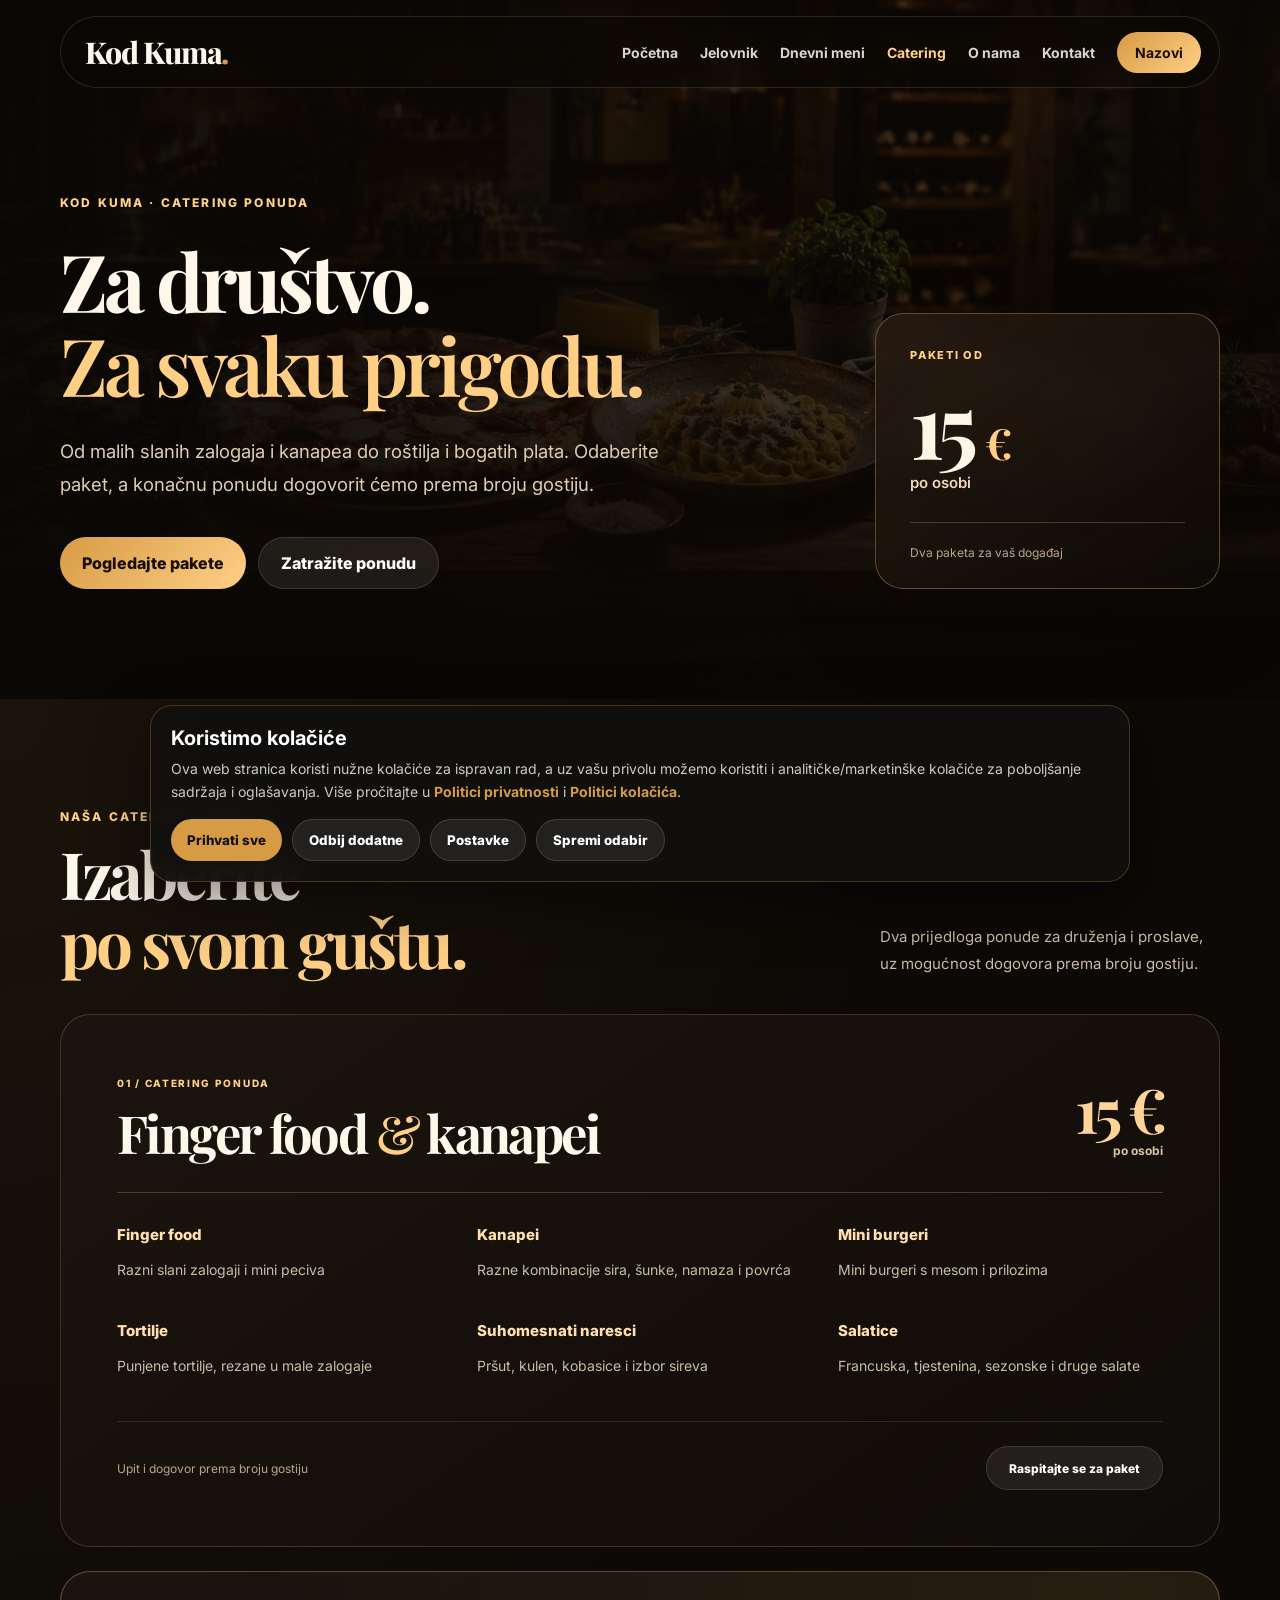
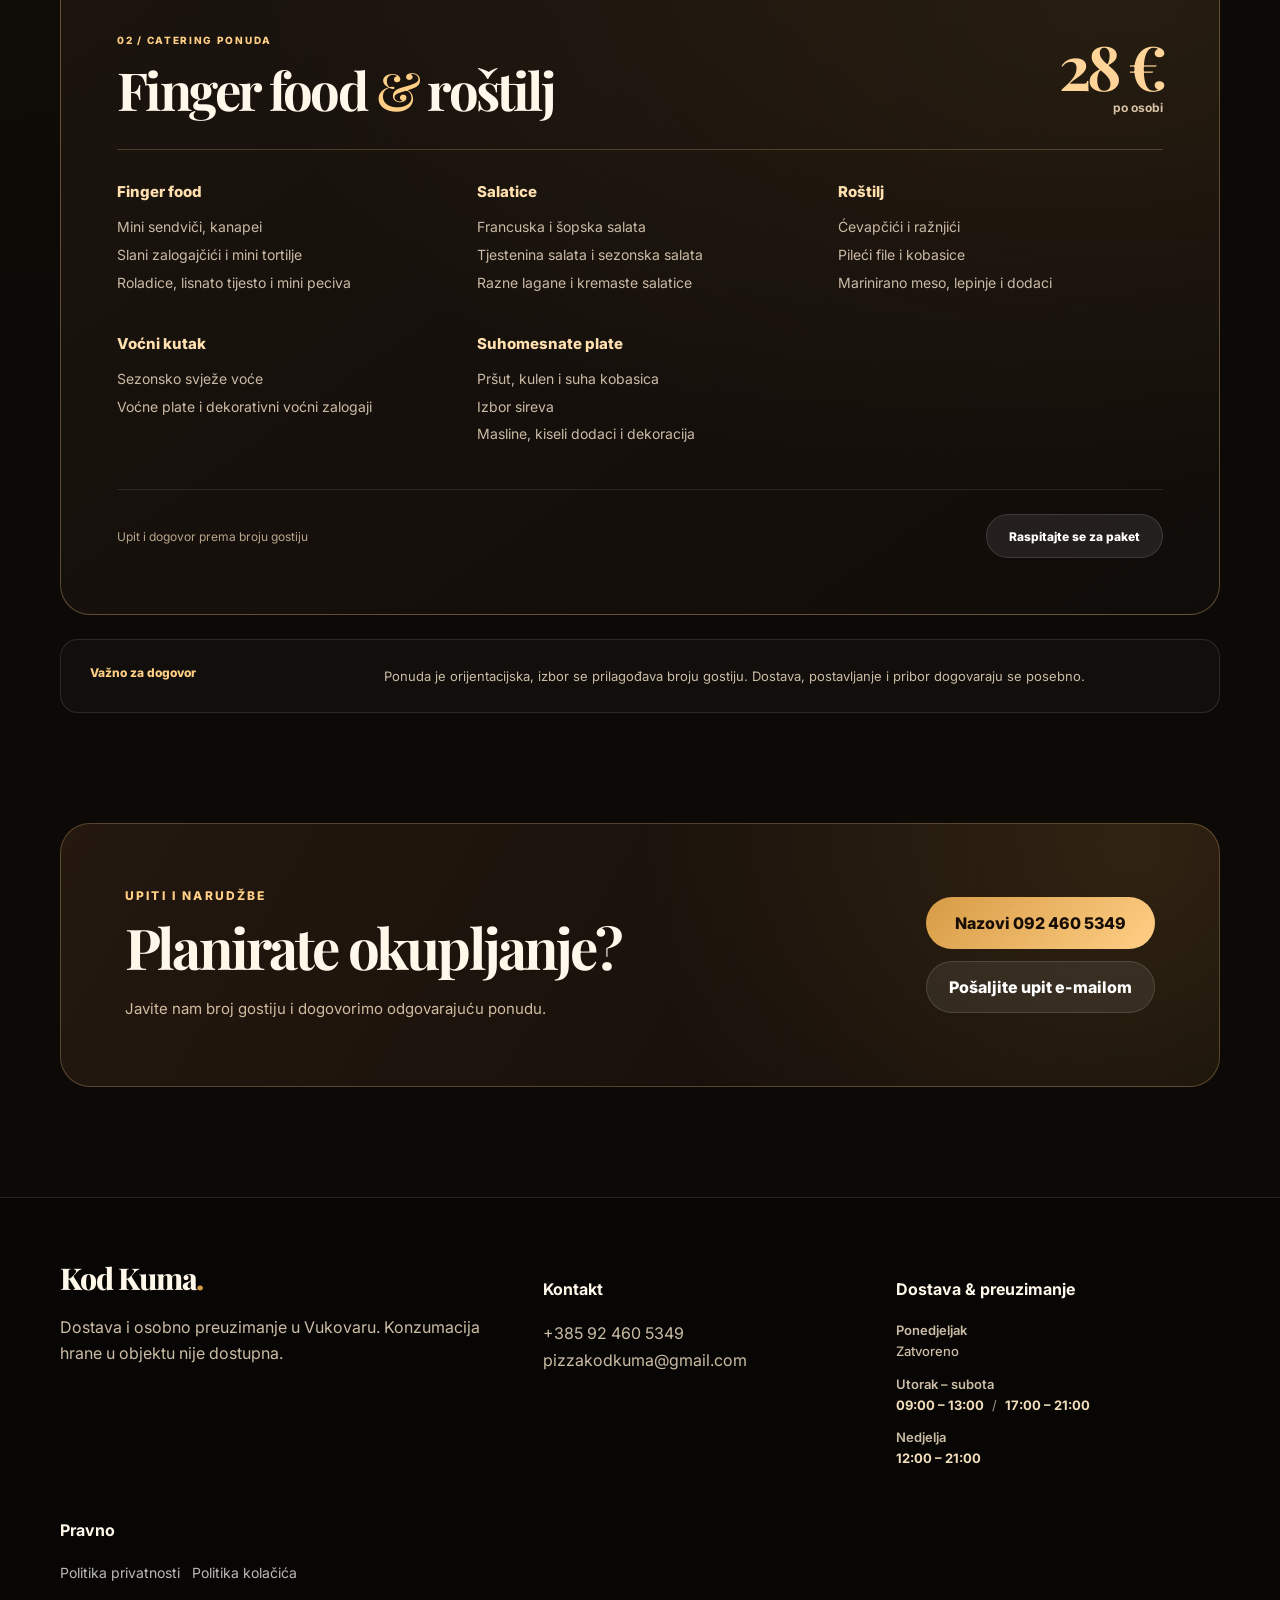
==== commit 721cd507: "novo radno vreme" ====
--- a/catering.html
+++ b/catering.html
@@ -1,6 +1,22 @@
 <!doctype html>
 <html lang="hr">
 <head>
+<script>
+  // Prikaz animacije samo pri prvom posjetu tijekom ove sesije.
+  (function () {
+    try {
+      if (!window.matchMedia('(prefers-reduced-motion: reduce)').matches &&
+          sessionStorage.getItem('kod-kuma-intro-v1') !== 'seen') {
+        document.documentElement.classList.add('kk-intro-active');
+        sessionStorage.setItem('kod-kuma-intro-v1', 'seen');
+      }
+    } catch (error) {
+      // Bez pohrane sesije stranica i dalje ostaje funkcionalna.
+    }
+  }());
+</script>
+<script src="assets/js/intro.js" defer></script>
+
   <meta charset="utf-8">
   <meta name="viewport" content="width=device-width, initial-scale=1">
   <meta name="theme-color" content="#0c0906">
@@ -18,6 +34,14 @@
   <meta property="og:url" content="https://kod-kuma.hr/catering.html">
 </head>
 <body>
+<div class="kk-intro-overlay" aria-label="Kod Kuma – uvodna animacija">
+  <div class="kk-intro-art">
+    <img class="kk-intro-drawing" src="assets/img/kod-kuma-logo-trace.svg" width="966" height="769" alt="" fetchpriority="high">
+    <img class="kk-intro-original" src="assets/img/kod-kuma-logo.webp" width="966" height="769" alt="" fetchpriority="high">
+  </div>
+  <button class="kk-intro-skip" type="button">Preskoči intro</button>
+</div>
+
   <header class="site-header">
     <a class="logo" href="index.html">Kod Kuma<span>.</span></a>
     <button class="menu-toggle" type="button" aria-label="Otvori meni" aria-controls="primary-navigation" aria-expanded="false">☰</button>
@@ -73,7 +97,11 @@
 <div class="container footer-grid">
 <div><a class="logo" href="index.html">Kod Kuma<span>.</span></a><p>Dostava i osobno preuzimanje u Vukovaru. Konzumacija hrane u objektu nije dostupna.</p></div>
 <div><h4>Kontakt</h4><p>+385 92 460 5349<br/>pizzakodkuma@gmail.com</p></div>
-<div><h4>Dostava &amp; preuzimanje</h4><p>Ponedjeljak: zatvoreno<br/>Utorak – petak: 14:00 – 22:00<br/>Subota – nedjelja: 10:00 – 22:00</p></div>
+<div><h4>Dostava &amp; preuzimanje</h4><div class="hours-schedule" aria-label="Radno vrijeme">
+  <div class="hours-schedule-row"><span class="hours-schedule-day">Ponedjeljak</span><strong class="hours-schedule-time hours-schedule-closed">Zatvoreno</strong></div>
+  <div class="hours-schedule-row"><span class="hours-schedule-day">Utorak – subota</span><strong class="hours-schedule-time hours-time-pair"><span>09:00 – 13:00</span><span class="hours-sep" aria-hidden="true">/</span><span>17:00 – 21:00</span></strong></div>
+  <div class="hours-schedule-row"><span class="hours-schedule-day">Nedjelja</span><strong class="hours-schedule-time">12:00 – 21:00</strong></div>
+</div></div>
 <div><h4>Pravno</h4><p class="footer-legal"><a href="politika-privatnosti.html">Politika privatnosti</a><a href="politika-kolacica.html">Politika kolačića</a></p></div></div>
 </footer>
   <script src="assets/js/main.js"></script>
--- a/assets/css/style.css
+++ b/assets/css/style.css
@@ -819,3 +819,50 @@
   .home-offers-heading h2{font-size:45px}
 }
 @media (prefers-reduced-motion:reduce){.day-links a,.daily-day,.home-offer-card,.home-offer-card:before{transition:none}}
+
+
+/* Kod Kuma | autentičan logo, uvodno iscrtavanje */
+.kk-intro-overlay{display:none;position:fixed;inset:0;z-index:10000;background:#0b0805;isolation:isolate;align-items:center;justify-items:center;overflow:hidden}
+.kk-intro-overlay::before{content:"";position:absolute;inset:-18%;background:radial-gradient(ellipse at 50% 49%,rgba(128,81,25,.15) 0%,rgba(15,9,4,.10) 28%,transparent 60%);pointer-events:none}
+html.kk-intro-active{overflow:hidden}
+html.kk-intro-active .kk-intro-overlay{display:grid;animation:kk-intro-exit .6s cubic-bezier(.3,.8,.25,1) 2.53s forwards}
+.kk-intro-art{position:relative;width:min(430px,75vw);aspect-ratio:966/769;filter:drop-shadow(0 15px 42px rgba(177,116,28,.14));animation:kk-intro-art-enter .45s ease-out both}
+.kk-intro-art>img{position:absolute;inset:0;display:block;width:100%;height:100%;object-fit:contain}
+.kk-intro-drawing{opacity:1;animation:kk-intro-drawing-leave .55s ease 1.9s both}
+.kk-intro-original{opacity:0;animation:kk-intro-image-reveal .7s ease 1.48s forwards}
+.kk-intro-skip{position:absolute;right:max(20px,3.5vw);bottom:max(24px,4.5vh);border:0;background:none;color:rgba(234,217,191,.64);font:500 12px/1.3 Inter,system-ui,sans-serif;letter-spacing:.08em;cursor:pointer;padding:12px 14px;opacity:0;animation:kk-intro-skip-enter .35s ease .55s forwards}
+.kk-intro-skip:hover,.kk-intro-skip:focus-visible{color:#f6d09a;text-decoration:underline;text-underline-offset:5px}
+.kk-intro-skip:focus-visible{outline:2px solid #d6a553;outline-offset:4px;border-radius:4px}
+@keyframes kk-intro-art-enter{from{opacity:0;transform:scale(.97)}to{opacity:1;transform:scale(1)}}
+@keyframes kk-intro-image-reveal{from{opacity:0}to{opacity:1}}
+@keyframes kk-intro-drawing-leave{from{opacity:1}to{opacity:0}}
+@keyframes kk-intro-skip-enter{to{opacity:1}}
+@keyframes kk-intro-exit{0%{opacity:1;visibility:visible}99%{opacity:0;visibility:visible}100%{opacity:0;visibility:hidden;pointer-events:none}}
+@media(max-width:480px){.kk-intro-art{width:min(325px,83vw)}.kk-intro-skip{right:16px;bottom:24px}}
+@media(prefers-reduced-motion:reduce){html.kk-intro-active .kk-intro-overlay{display:none!important}html.kk-intro-active{overflow:auto!important}}
+
+
+/* Kod Kuma — jasno prikazano dvokratno radno vrijeme (23.11.2026.) */
+.hours-schedule{display:grid;gap:12px;margin:10px 0 0}
+.hours-schedule-row{display:flex;align-items:baseline;justify-content:space-between;flex-wrap:wrap;gap:4px 12px}
+.hours-schedule-day{font-size:13px;line-height:1.6;color:var(--muted);font-weight:600}
+.hours-schedule-time{font-size:13px;line-height:1.6;color:#f4dfbd;font-weight:700;text-align:right}
+.hours-schedule-closed{color:var(--muted);font-weight:500}
+.hours-time-pair{display:inline-flex;gap:5px 8px;align-items:center;justify-content:flex-end;flex-wrap:wrap}
+.hours-time-pair>span{white-space:nowrap}
+.hours-time-pair>.hours-sep{color:var(--muted);opacity:.8;font-weight:400}
+.footer .hours-schedule-row{display:block}
+.footer .hours-schedule-day,.footer .hours-schedule-time{display:block;text-align:left}
+.footer .hours-time-pair{display:flex;justify-content:flex-start}
+.contact-hours{margin:18px 0 0;padding-top:16px;border-top:1px solid var(--line)}
+.contact-hours h3{margin:0 0 14px;font:800 15px/1.4 Inter,system-ui,sans-serif;color:#fff}
+.contact-hours .hours-schedule{margin-top:0}
+.phone-order-hours-grid .phone-hours-two-shifts{display:inline-flex;flex-wrap:wrap;gap:4px 8px;justify-content:flex-end;align-items:center}
+.phone-order-hours-grid .phone-hours-two-shifts>span{white-space:nowrap;color:inherit;font-size:inherit}
+.phone-order-hours-grid .phone-hours-two-shifts>span[aria-hidden]{color:var(--muted);font-weight:400}
+@media(max-width:640px){
+  .contact-hours .hours-schedule-row{display:block}
+  .contact-hours .hours-schedule-time{display:block;text-align:left}
+  .contact-hours .hours-time-pair{justify-content:flex-start}
+  .phone-order-hours-grid .phone-hours-two-shifts{justify-content:flex-start}
+}
